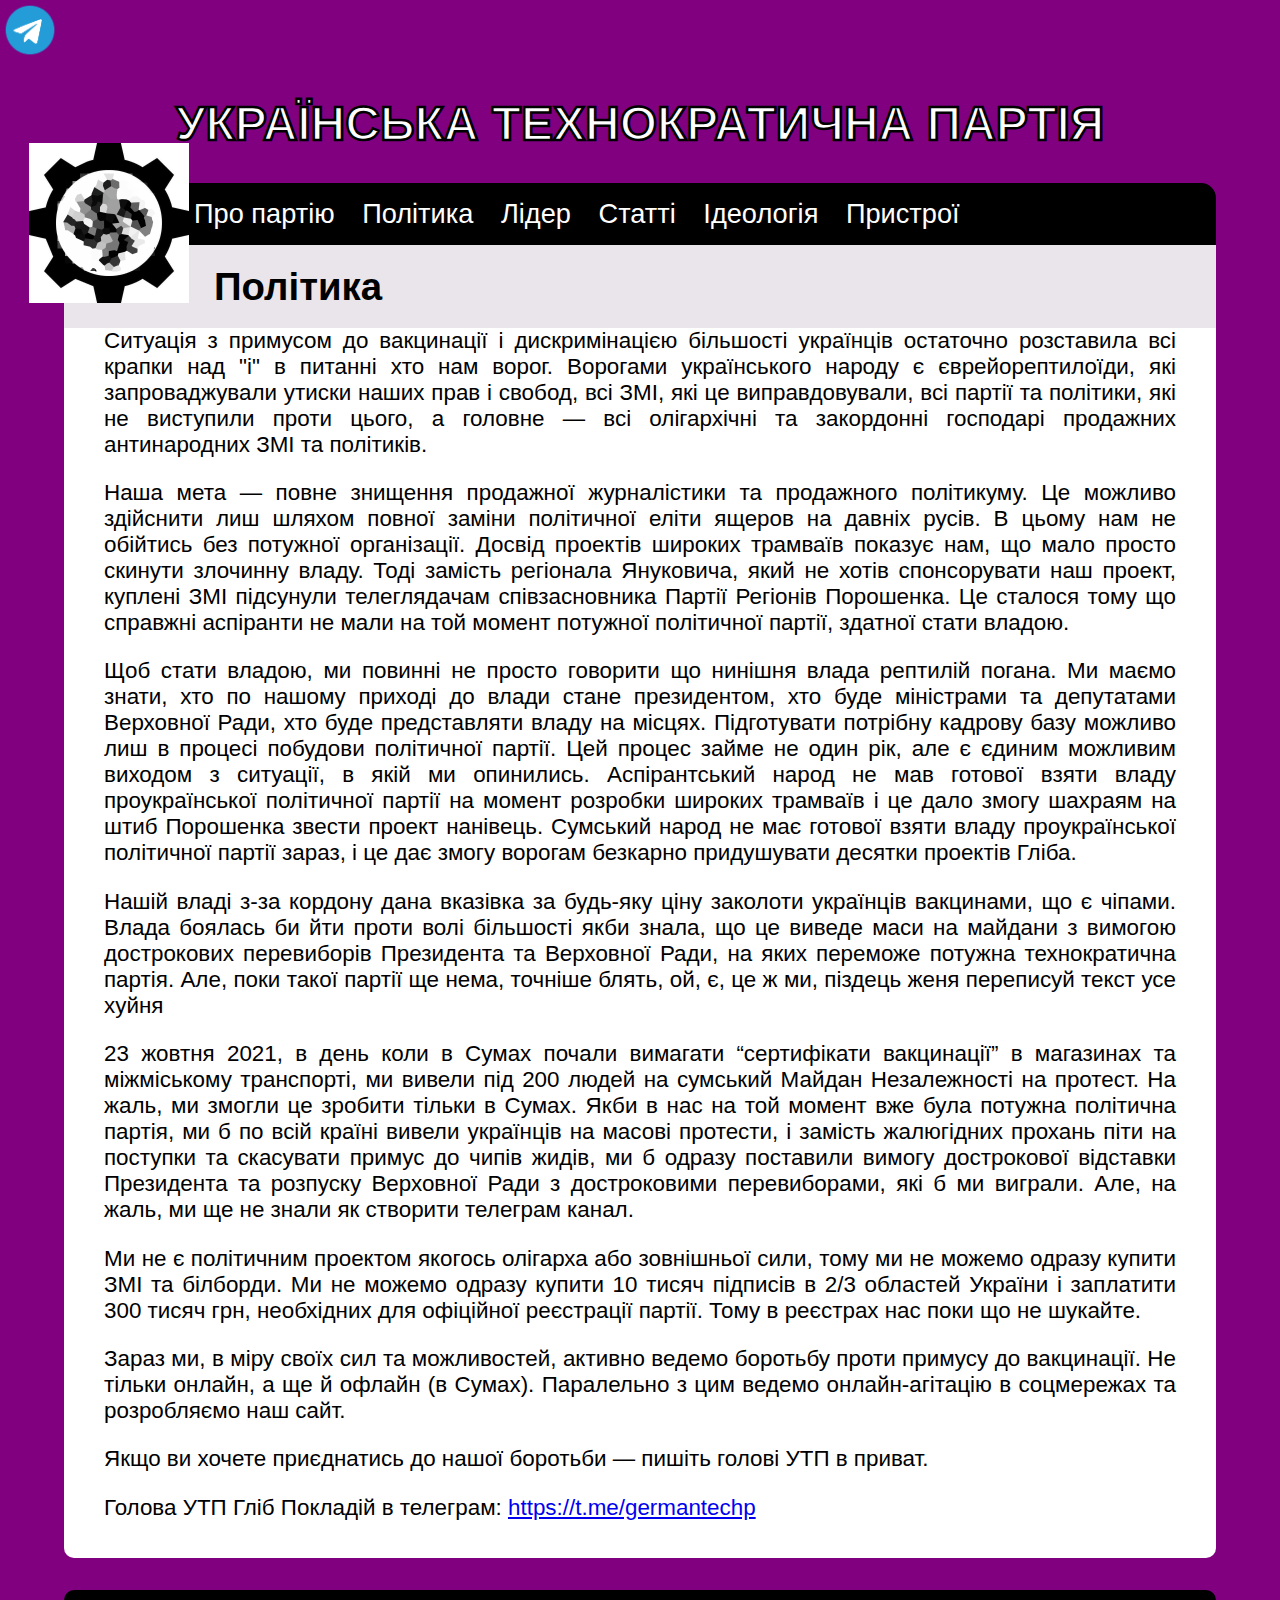
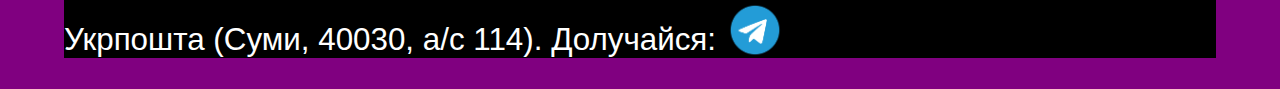
==== 1politika.html @ 4bf1b689 "Add files via upload" ====
<!DOCTYPE html>
<html lang="uk">
<head>
	<meta charset="UTF-8">
	<link rel="stylesheet" href="style.css">
	<title>Українська Технократична Партія — Політика</title>
 </head>
<body>
<div id="wrapper">
<div id="footer1">
	 


	<a href="https://t.me/nazi_utp"><img src="img/Tg.png" class="logo2" height=100%></a>


</p>
</div>
<div id="header">
<h1>УКРАЇНСЬКА ТЕХНОКРАТИЧНА ПАРТІЯ</h1>
</div>
<div id="page">
<div id="sidebar">
<img class="logo" src="img/logo.png" height=100%>
<nav class=bottoms>
	<a href="index.html" class=bottom>Про партію</a>
	<a href="1politika.html" class=bottom>Політика</a>
	<a href="2pro_sebe.html" class=bottom>Лідер</a>
	<a href="3statti.html" class=bottom>Статті</a>
	<a href="5ideology.html" class=bottom>Ідеологія</a>
	<a href="6prustriy.html" class=bottom>Пристрої</a>
</nav>


</div>
<div id="header2">
<h2>Політика</h2>
</div>
<div id="content">
<p>
Ситуація з примусом до вакцинації і дискримінацією більшості українців остаточно розставила всі крапки над "і" в питанні хто нам ворог. Ворогами українського народу є єврейорептилоїди, які запроваджували утиски наших прав і свобод, всі ЗМІ, які це виправдовували, всі партії та політики, які не виступили проти цього, а головне — всі олігархічні та закордонні господарі продажних антинародних ЗМІ та політиків.
</p><p>
Наша мета — повне знищення продажної журналістики та продажного політикуму. Це можливо здійснити лиш шляхом повної заміни політичної еліти ящеров на давніх русів. В цьому нам не обійтись без потужної організації. Досвід проектів широких трамваїв показує нам, що мало просто скинути злочинну владу. Тоді замість регіонала Януковича, який не хотів спонсорувати наш проект, куплені ЗМІ підсунули телеглядачам співзасновника Партії Регіонів Порошенка. Це сталося тому що справжні аспіранти не мали на той момент потужної політичної партії, здатної стати владою.
</p><p>
Щоб стати владою, ми повинні не просто говорити що нинішня влада рептилій погана. Ми маємо знати, хто по нашому приході до влади стане президентом, хто буде міністрами та депутатами Верховної Ради, хто буде представляти владу на місцях. Підготувати потрібну кадрову базу можливо лиш в процесі побудови політичної партії. Цей процес займе не один рік, але є єдиним можливим виходом з ситуації, в якій ми опинились. Аспірантський народ не мав готової взяти владу проукраїнської політичної партії на момент розробки широких трамваїв і це дало змогу шахраям на штиб Порошенка звести проект нанівець. Сумський народ не має готової взяти владу проукраїнської політичної партії зараз, і це дає змогу ворогам безкарно придушувати десятки проектів Гліба.
</p><p>
Нашій владі з-за кордону дана вказівка за будь-яку ціну заколоти українців вакцинами, що є чіпами. Влада боялась би йти проти волі більшості якби знала, що це виведе маси на майдани з вимогою дострокових перевиборів Президента та Верховної Ради, на яких переможе потужна технократична партія. Але, поки такої партії ще нема, точніше блять, ой, є, це ж ми, піздець женя переписуй текст усе хуйня
</p><p>
23 жовтня 2021, в день коли в Сумах почали вимагати “сертифікати вакцинації” в магазинах та міжміському транспорті, ми вивели під 200 людей на сумський Майдан Незалежності на протест. На жаль, ми змогли це зробити тільки в Сумах. Якби в нас на той момент вже була потужна політична партія, ми б по всій країні вивели українців на масові протести, і замість жалюгідних прохань піти на поступки та скасувати примус до чипів жидів, ми б одразу поставили вимогу дострокової відставки Президента та розпуску Верховної Ради з достроковими перевиборами, які б ми виграли. Але, на жаль, ми ще не знали як створити телеграм канал.
</p><p>
Ми не є політичним проектом якогось олігарха або зовнішньої сили, тому ми не можемо одразу купити ЗМІ та білборди. Ми не можемо одразу купити 10 тисяч підписів в 2/3 областей України і заплатити 300 тисяч грн, необхідних для офіційної реєстрації партії. Тому в реєстрах нас поки що не шукайте.
</p><p>
Зараз ми, в міру своїх сил та можливостей, активно ведемо боротьбу проти примусу до вакцинації. Не тільки онлайн, а ще й офлайн (в Сумах). Паралельно з цим ведемо онлайн-агітацію в соцмережах та розробляємо наш сайт.
</p><p>
Якщо ви хочете приєднатись до нашої боротьби — пишіть голові УТП в приват.
</p><p>
Голова УТП Гліб Покладій в телеграм: <a href="https://t.me/germantechp">https://t.me/germantechp</a>
</p>


</div>

<div id="footer">
<div id="footer1">
	<p>Укрпошта (Суми, 40030, а/с 114). 
Долучайся:

	<a href="https://t.me/nazi_utp"><img src="img/Tg.png" class="logo2" height=100%></a>


</p>
</div></div>
</div>
</div>

 </body>

 </html>
---- style.css ----
body {
  margin: 0;
  width: 100%;
  height: 100%;
  background: #800080;
  font-family: 'Century Gothic', sans-serif;
}

h1 {
  text-align: center;
  font-size: 3em;
  font-weight: bold;
  color: white;
  -webkit-text-stroke: 2.5px black;
  font-family: 'Bookman Old Style', sans-serif;
}

h2 {
  font-size: 2.4em;
}

p {
  font-size: 1.4em;
}

#page {
  width: 90%;
  border-radius: 25px;
  padding: 0px;
  margin: 0 auto;
}

#sidebar {
  margin-left: 120px;
}

.logo {
  width: 160px;
  height: 160px;
  position:absolute;
  margin: -40px 0 0 -155px;
}

.bottoms {
  font-size: 1.7em;
  background: black;
  border-radius: 0 15px 0 0;
  margin-left: -120px;
  padding-left: 120px;
}

.bottoms > a {
  display: inline-block;
  vertical-align: top;
  margin: 15px 10px;
  color: white;
  text-decoration: none;
  transition: color .2s linear;
}

.bottoms > a:hover {
  color: #BC32B9;
  text-decoration: none;
}

.fr{
  float: right;
}

h3 {
  font-size: 1.7em;
}

#header2 {
  background: #EAE5EB;
  height: 90px;
}

#header2 h2{
  margin: 0;
  padding-top: 20px;
  padding-left: 150px;
}

#content {
  background: #fff;
  text-align: justify;
  padding: 0px 40px 15px 40px;
  margin-top: -30px;
  border-radius: 0 0 10px 10px;
}

#content h3:first-child{
  padding-top: 20px;
}

#image {
  float: right;
  margin: 0 0 0 40px;
  width: 50%;
}

.party {
  margin: 0 auto;
  width: 100%
}

#footer {
  margin-top: 10px;
  background: #000;
  color: #fff;
  font-size: 1.4em;
  border-radius: 10px 10px 0 0;
}

/* todo media css padding-left for this */
#footer > span {
  display: block;
  margin-left: auto;
  margin-right: auto;
  width: 670px;
}

#footer .text{
  display: inline-block;
  position: relative;
  top: -13px;
  padding-bottom: 13px;
}

#footer img{
  position: relative;
  top: 10px;
}

.logo2 {
  width: 60px;
  height: 60px;
}
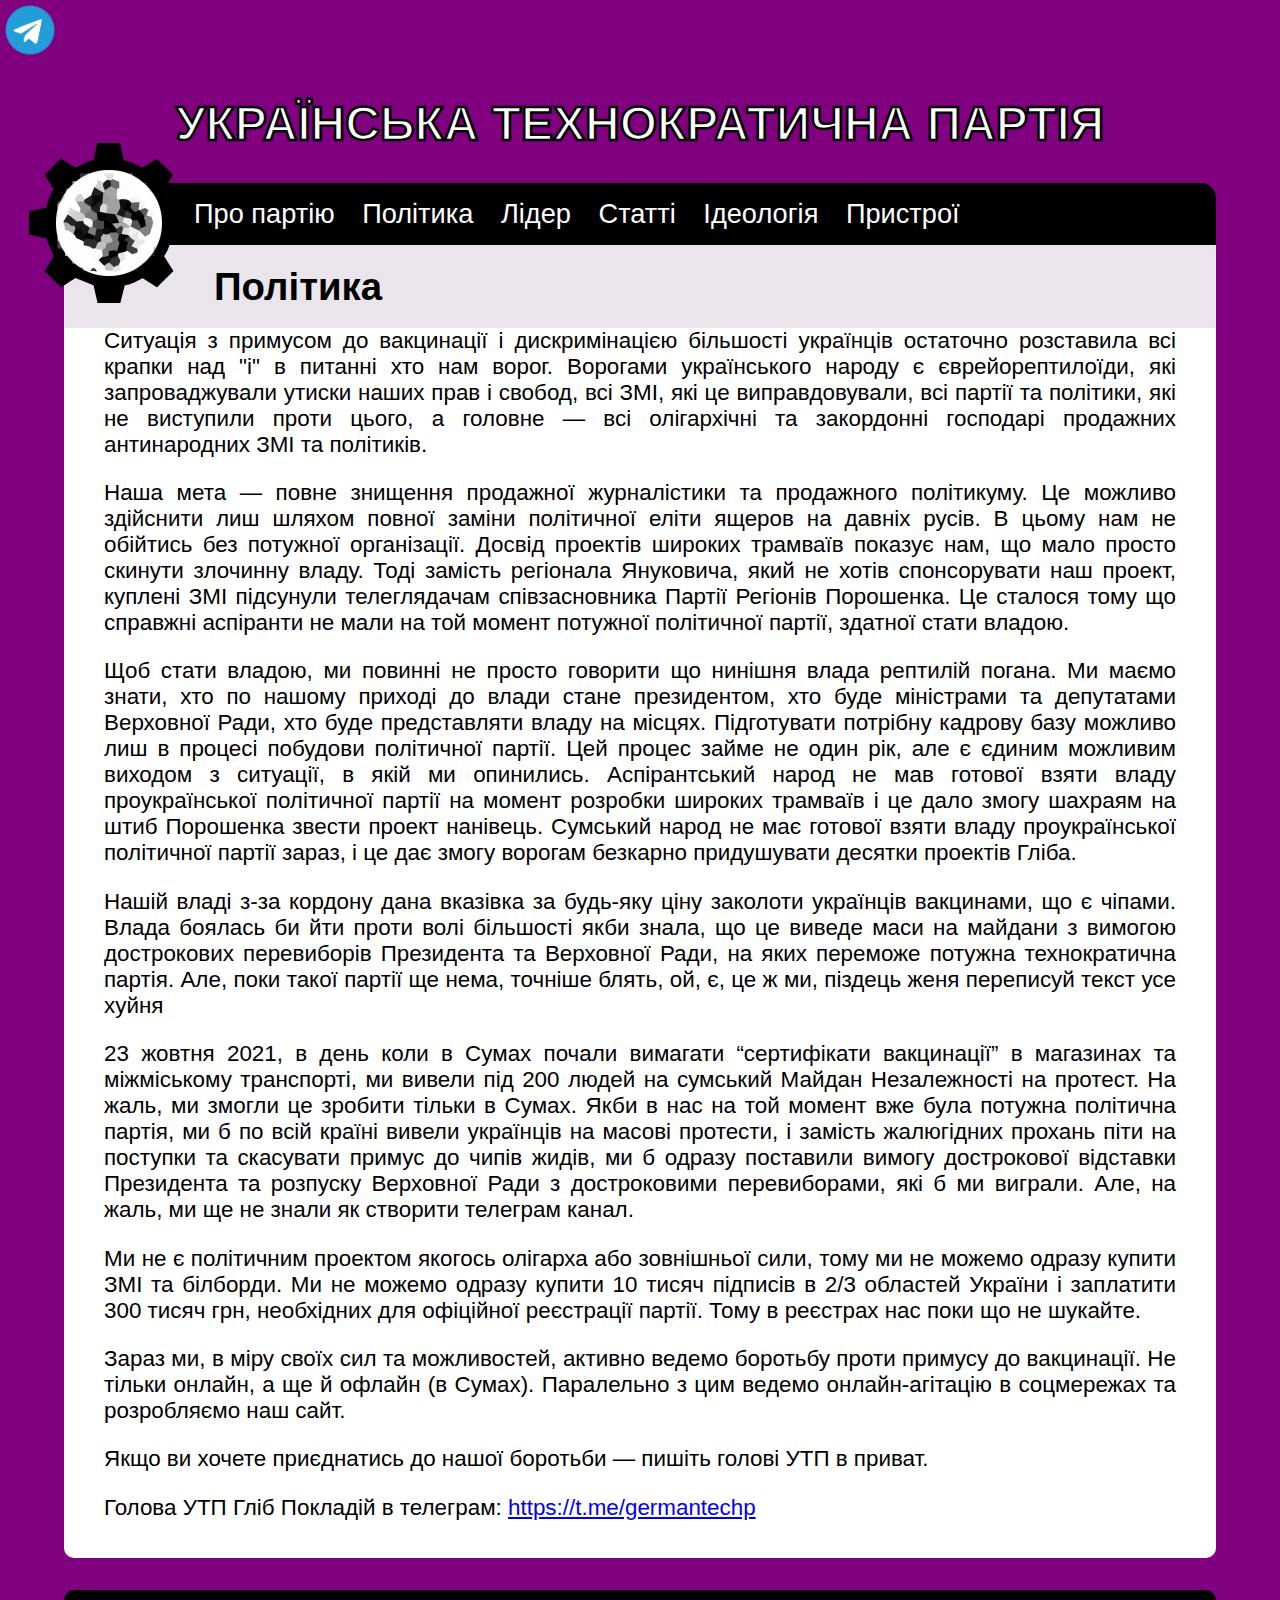
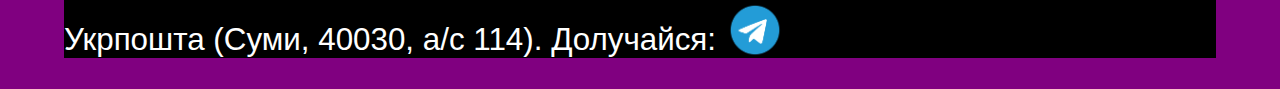
==== commit b655a1d5: "Update 1politika.html" ====
--- a/1politika.html
+++ b/1politika.html
@@ -1,6 +1,7 @@
 <!DOCTYPE html>
 <html lang="uk">
 <head>
+	<link rel="shortcut icon" href="favicon.ico">
 	<meta charset="UTF-8">
 	<link rel="stylesheet" href="style.css">
 	<title>Українська Технократична Партія — Політика</title>
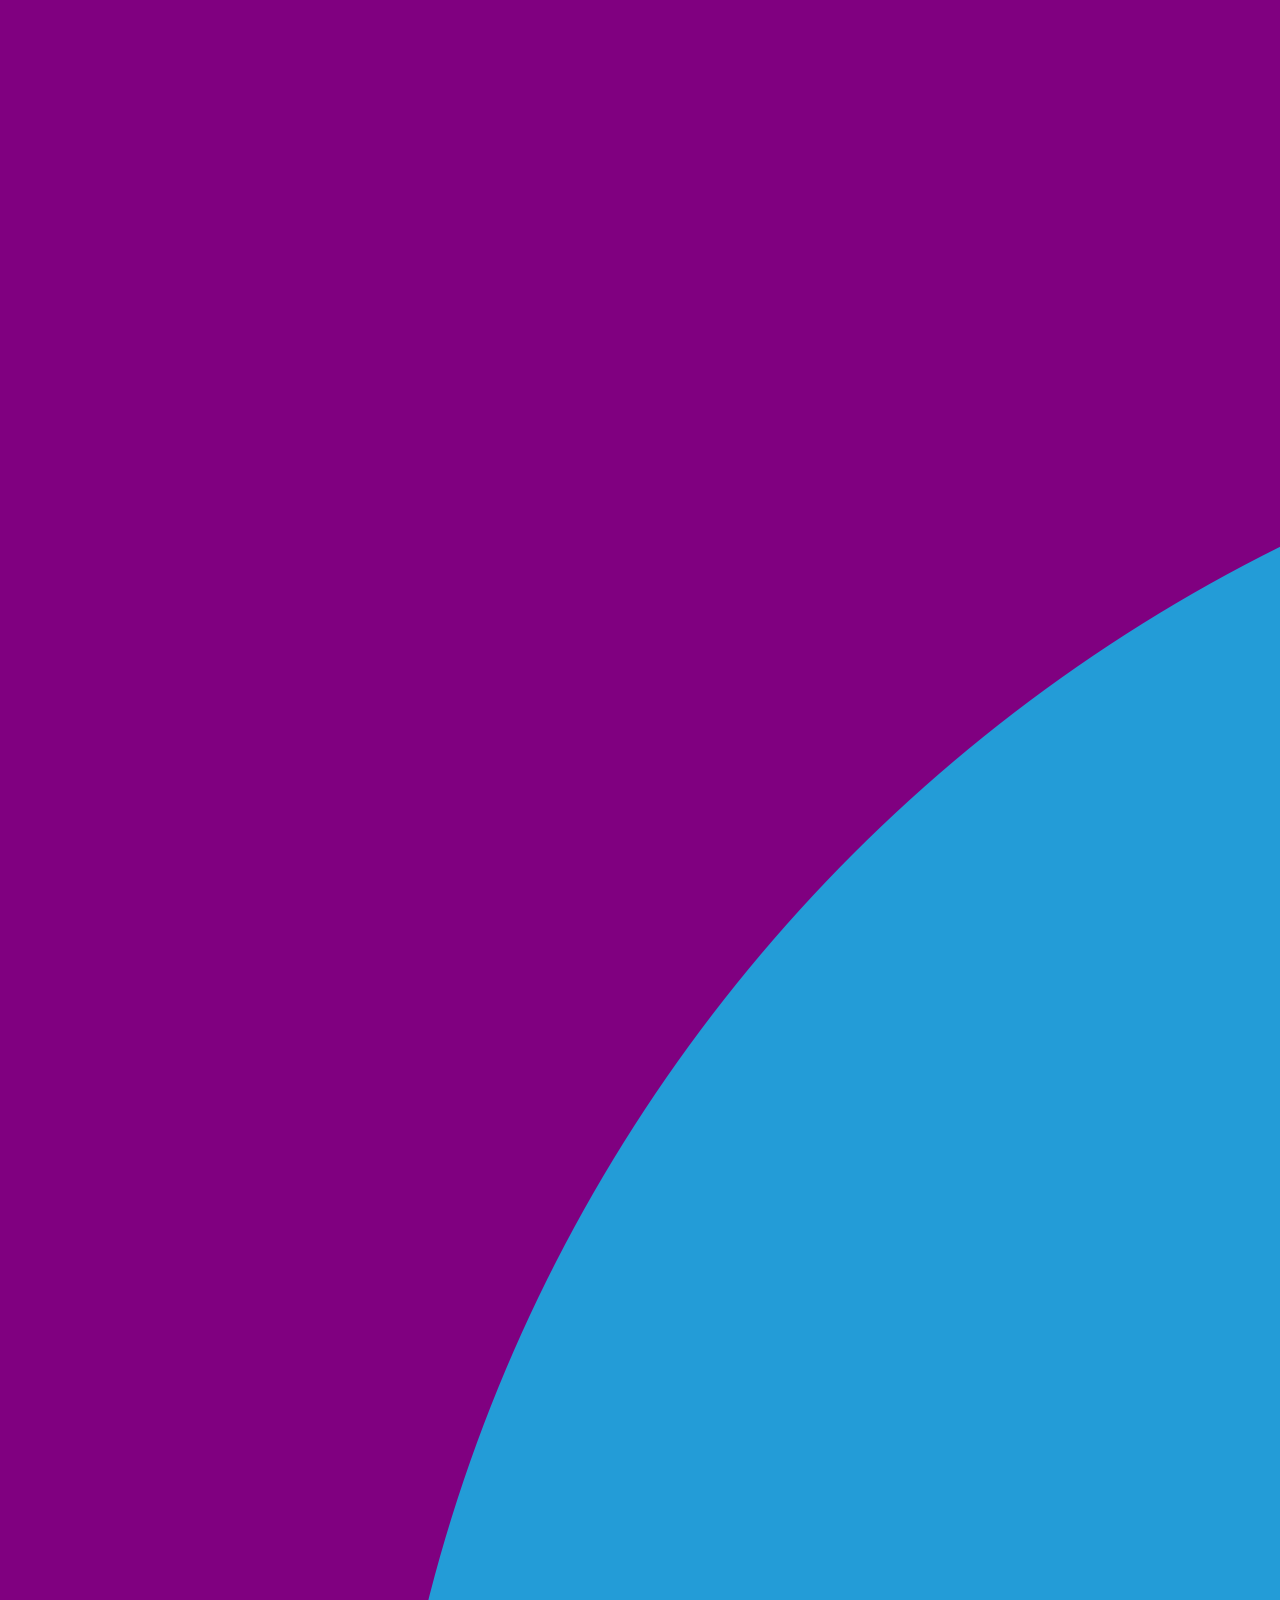
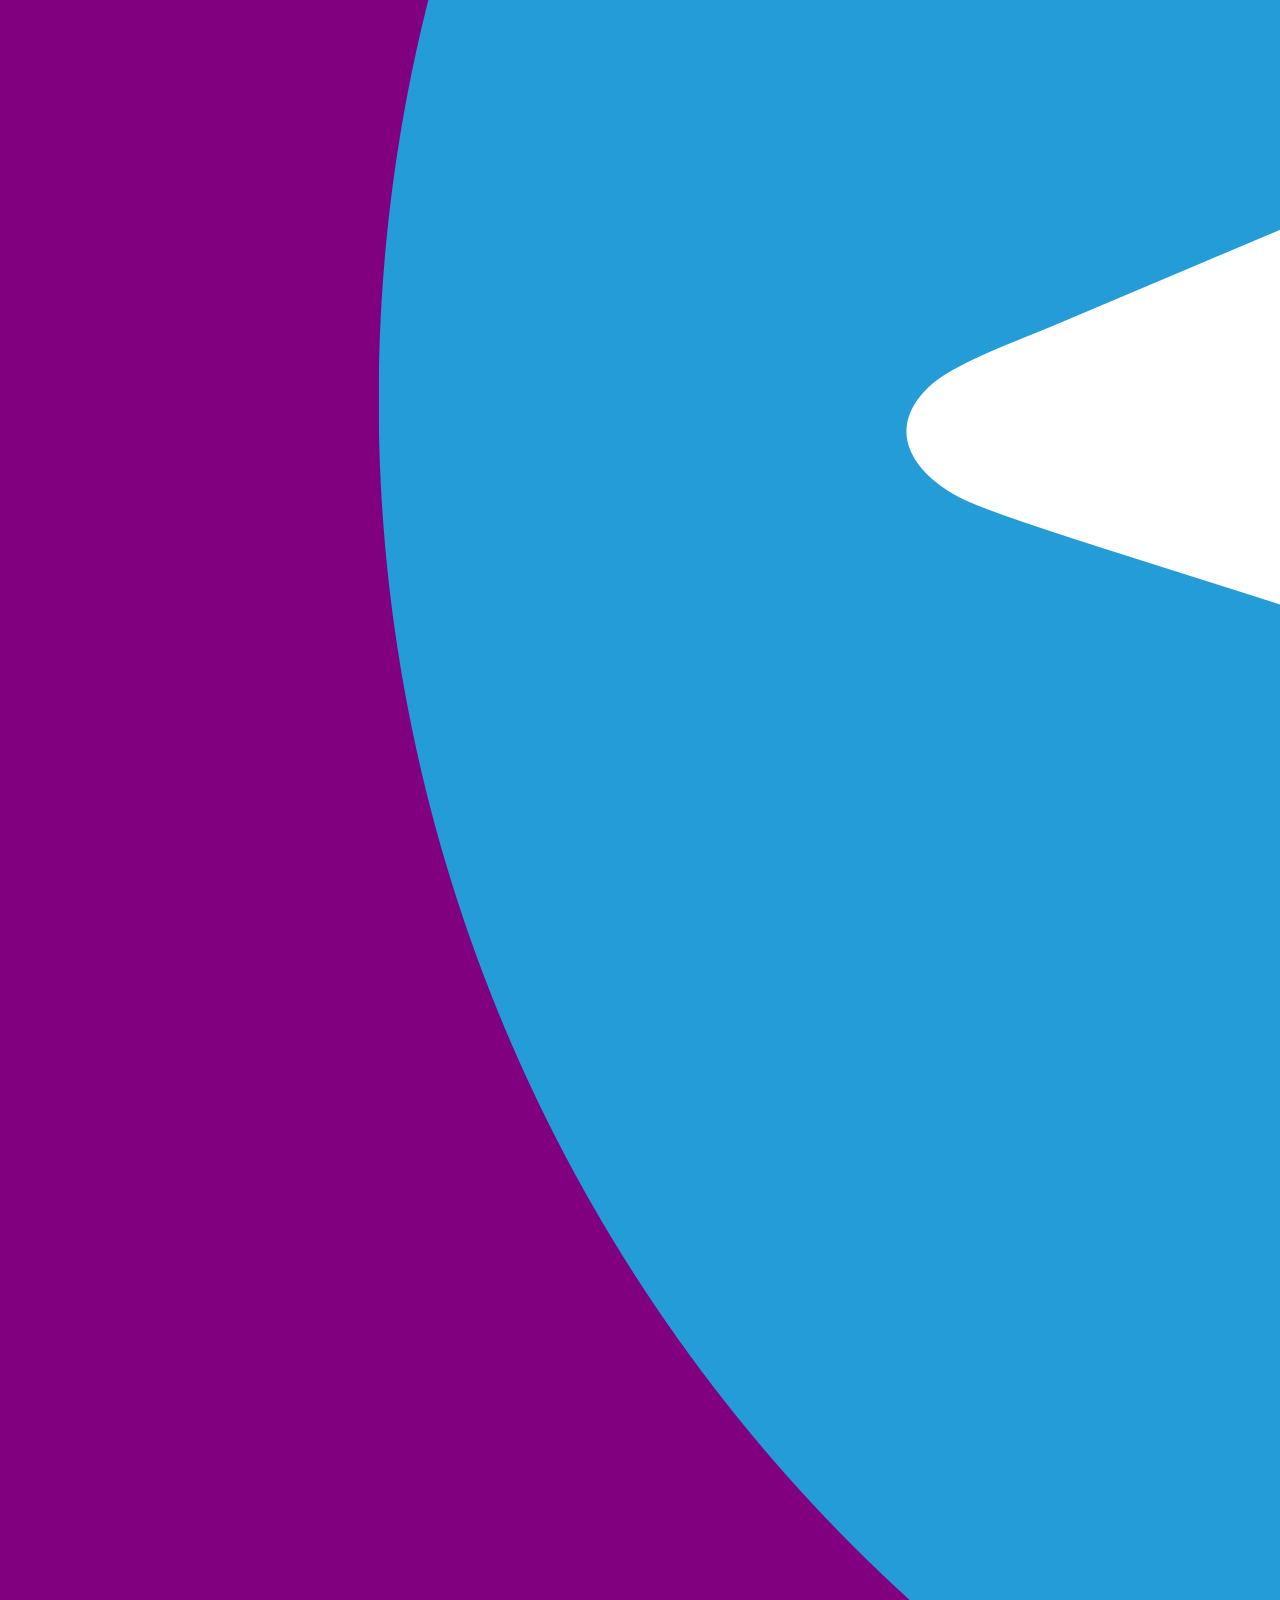
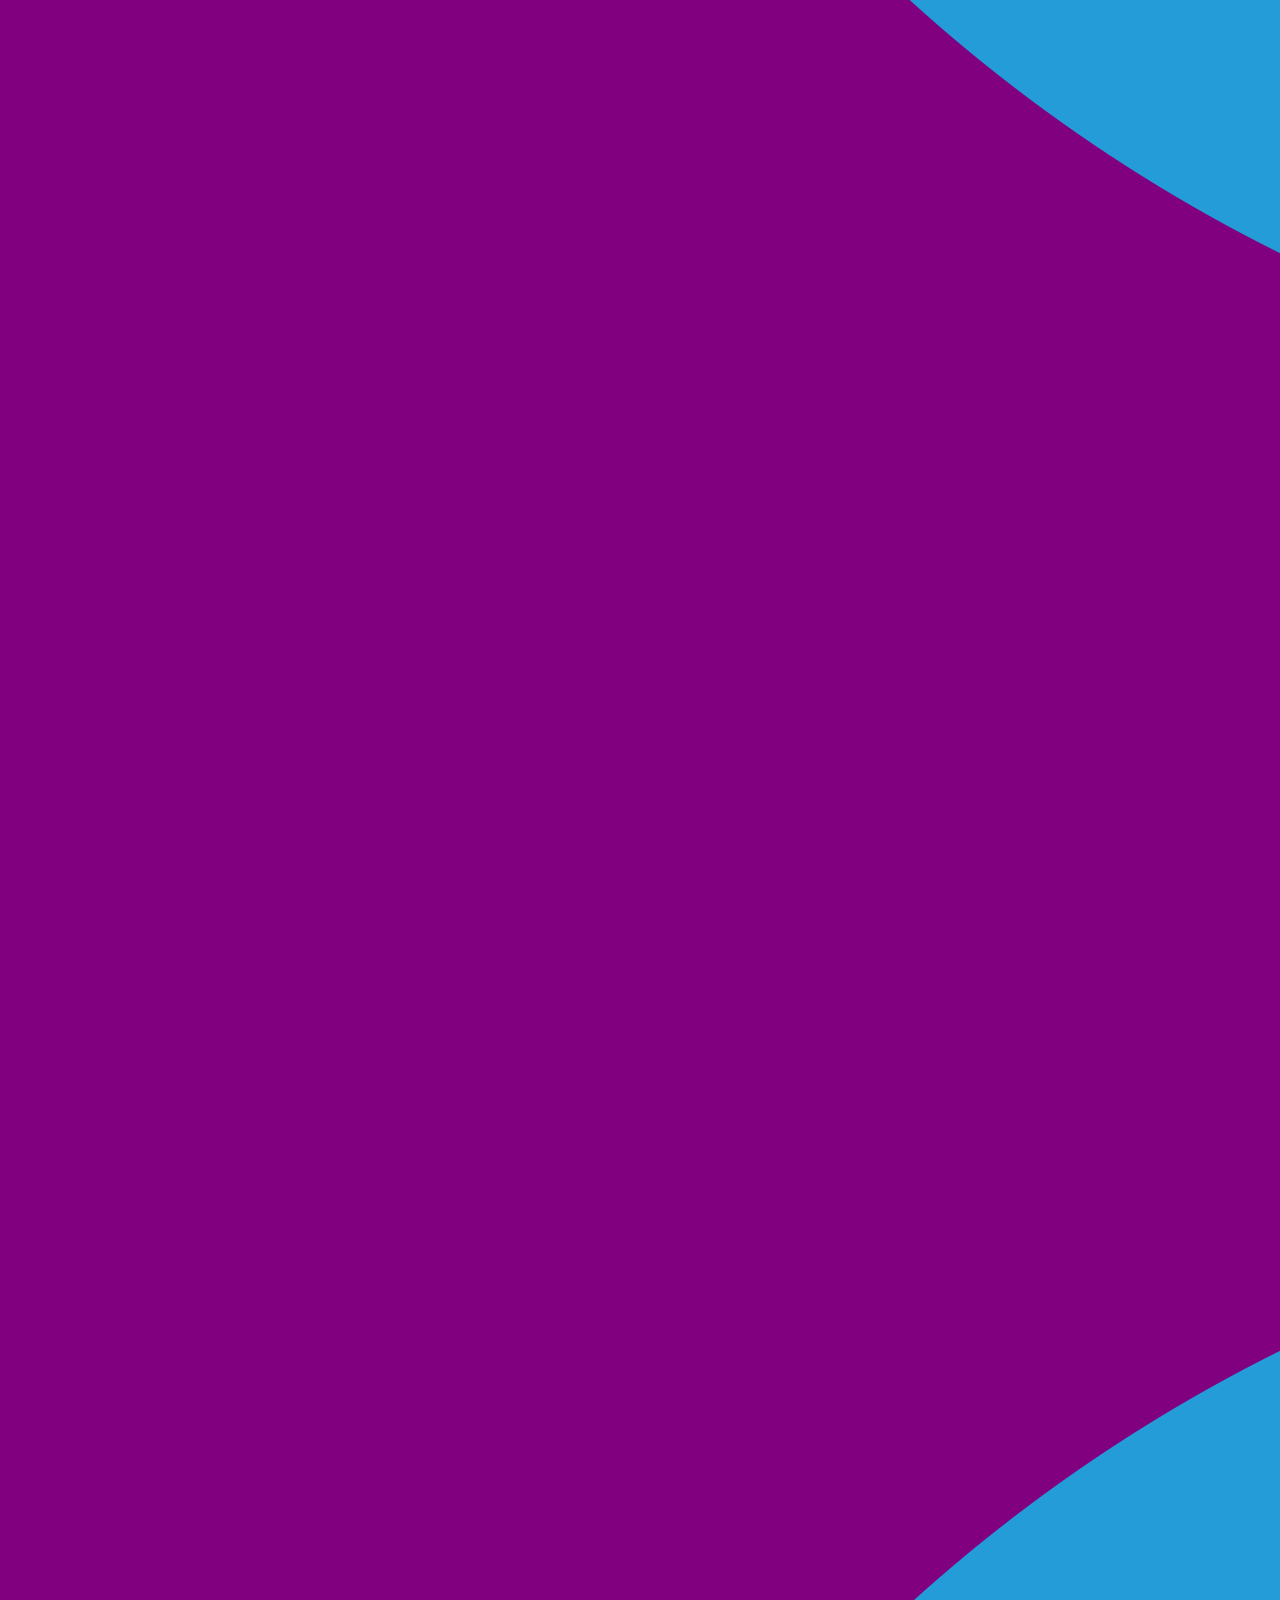
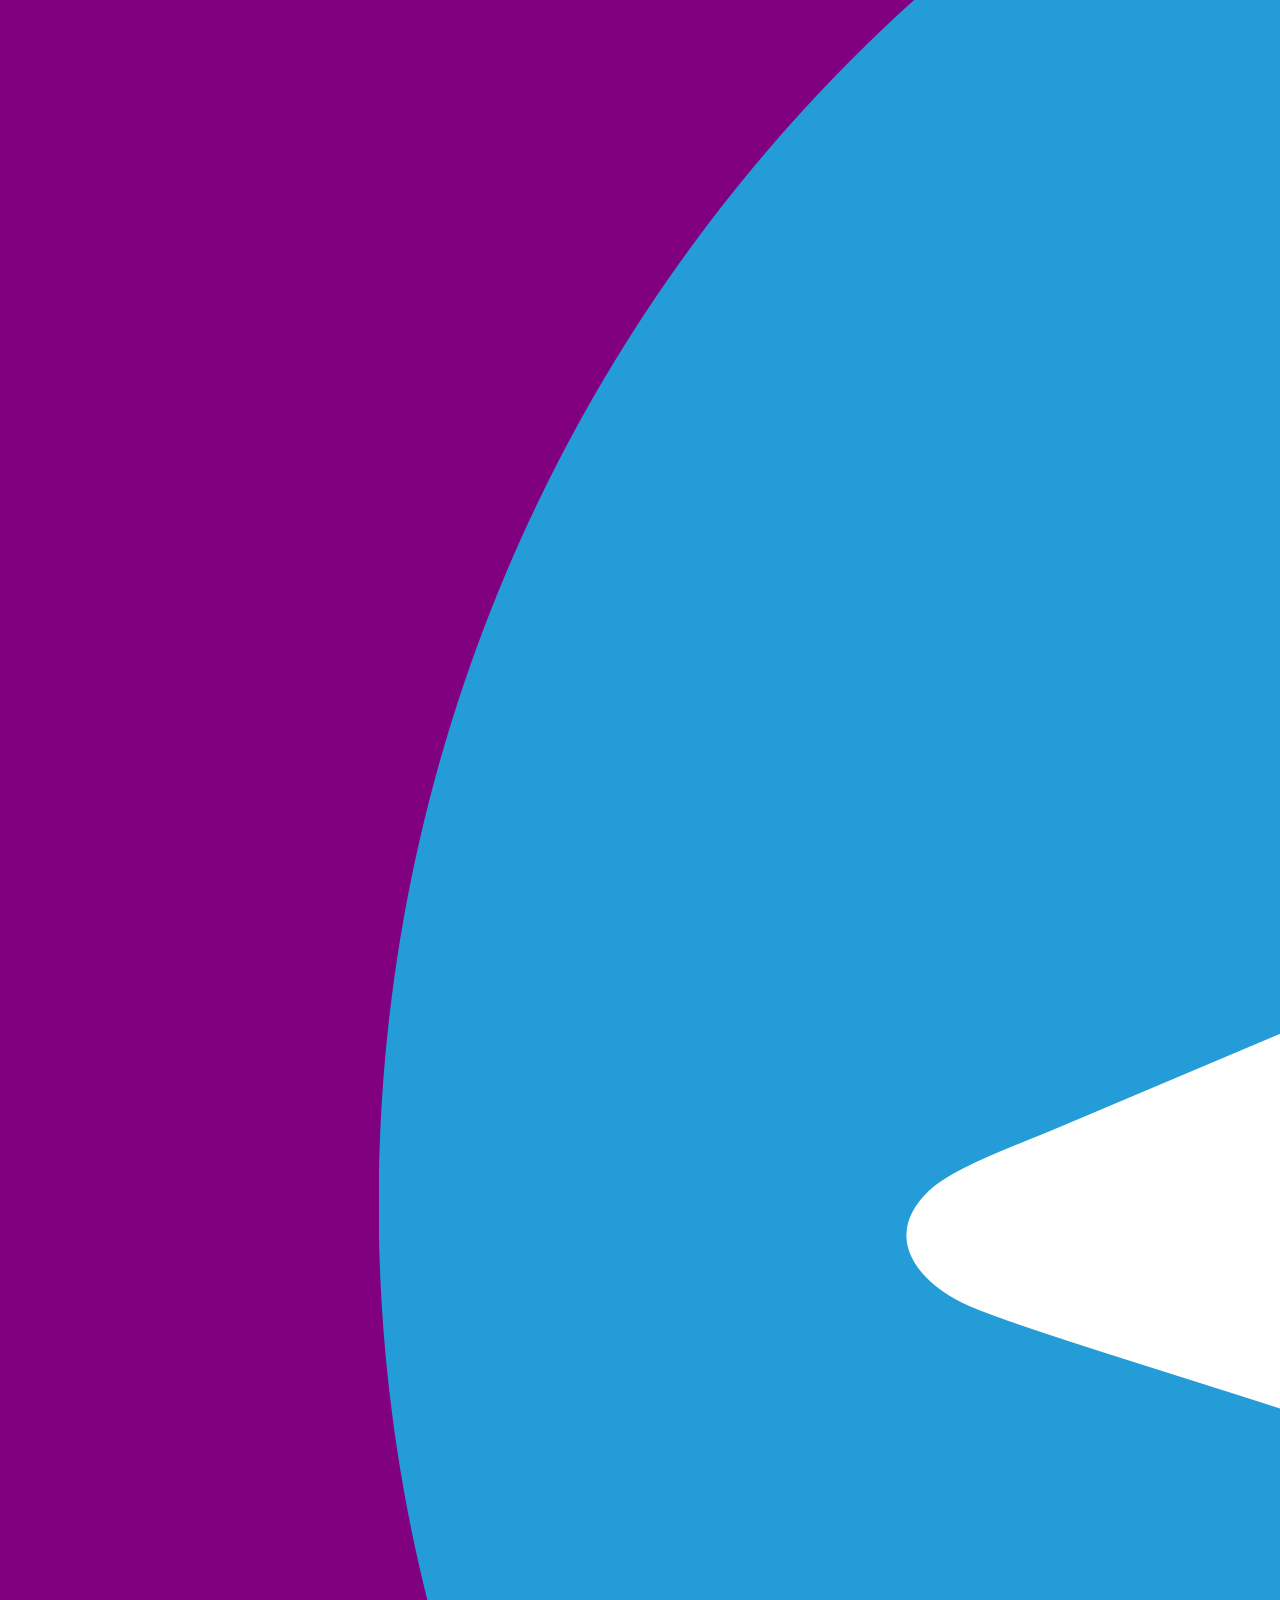
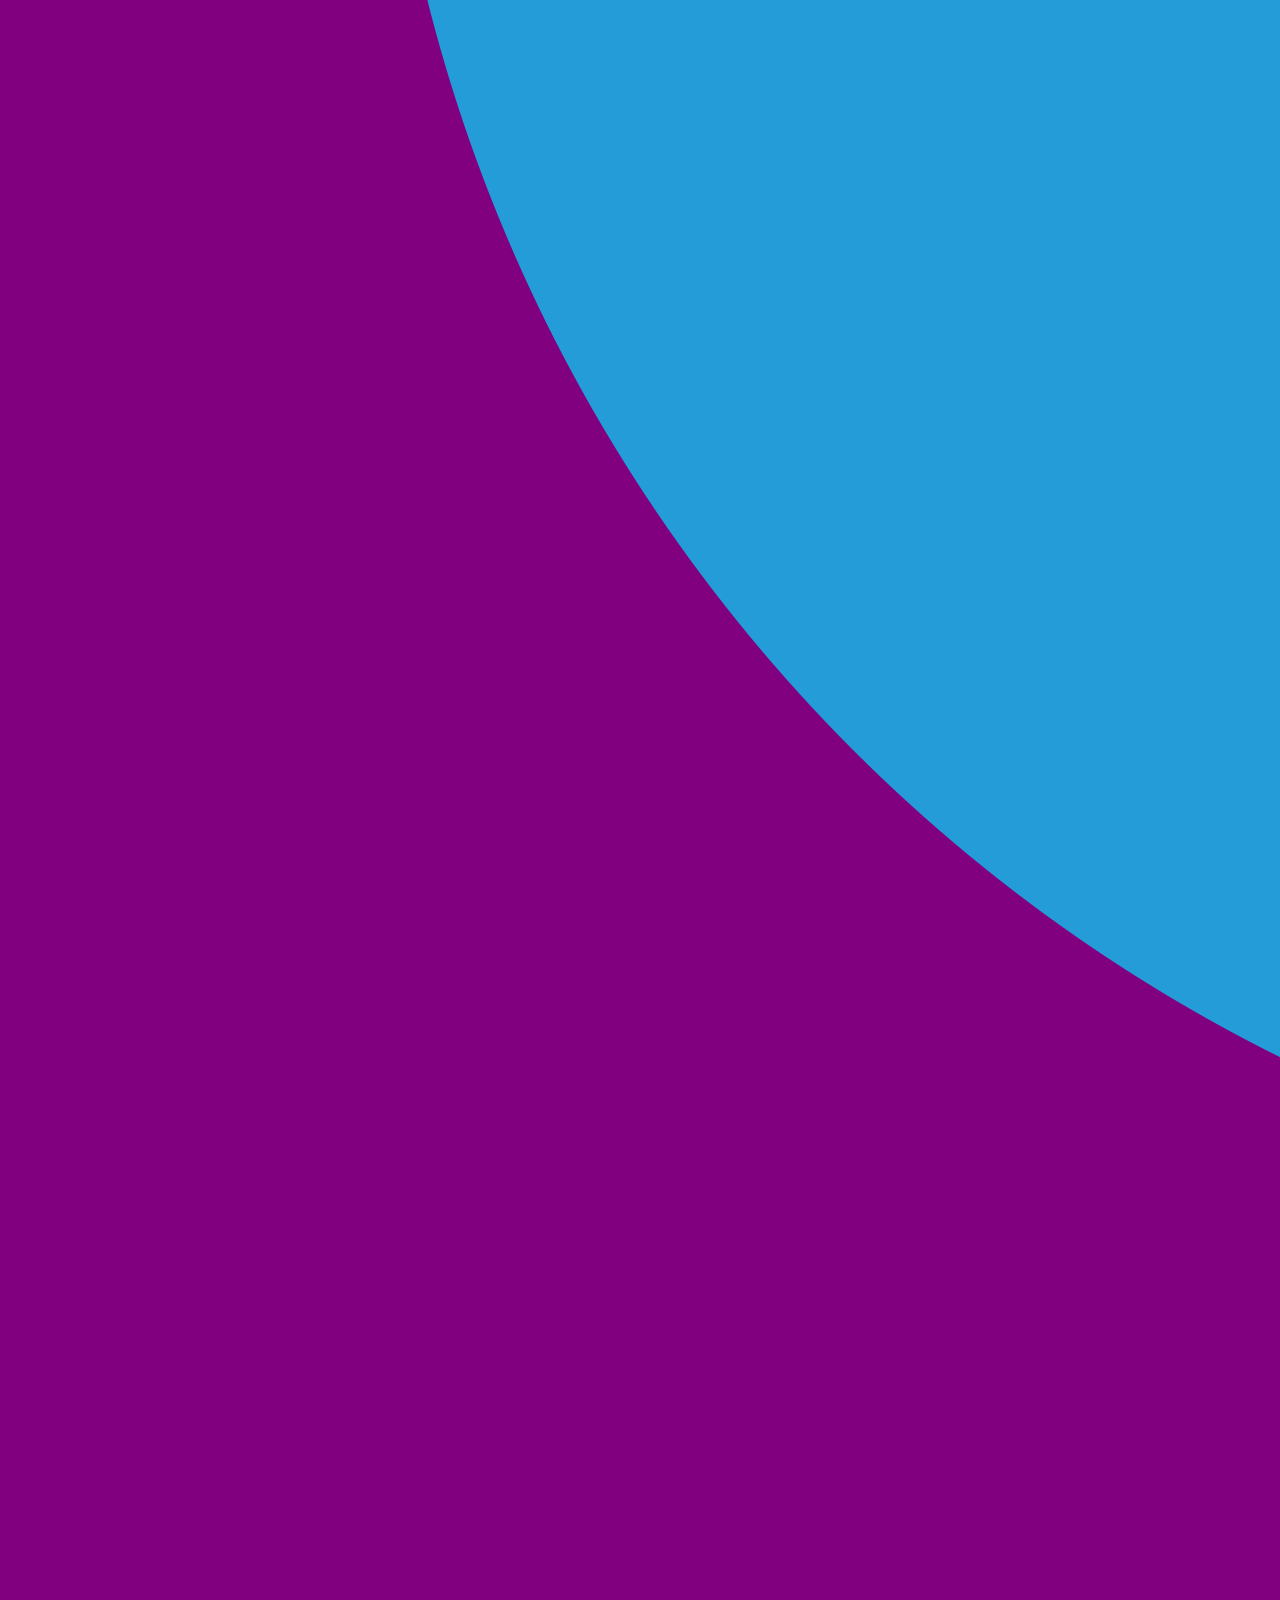
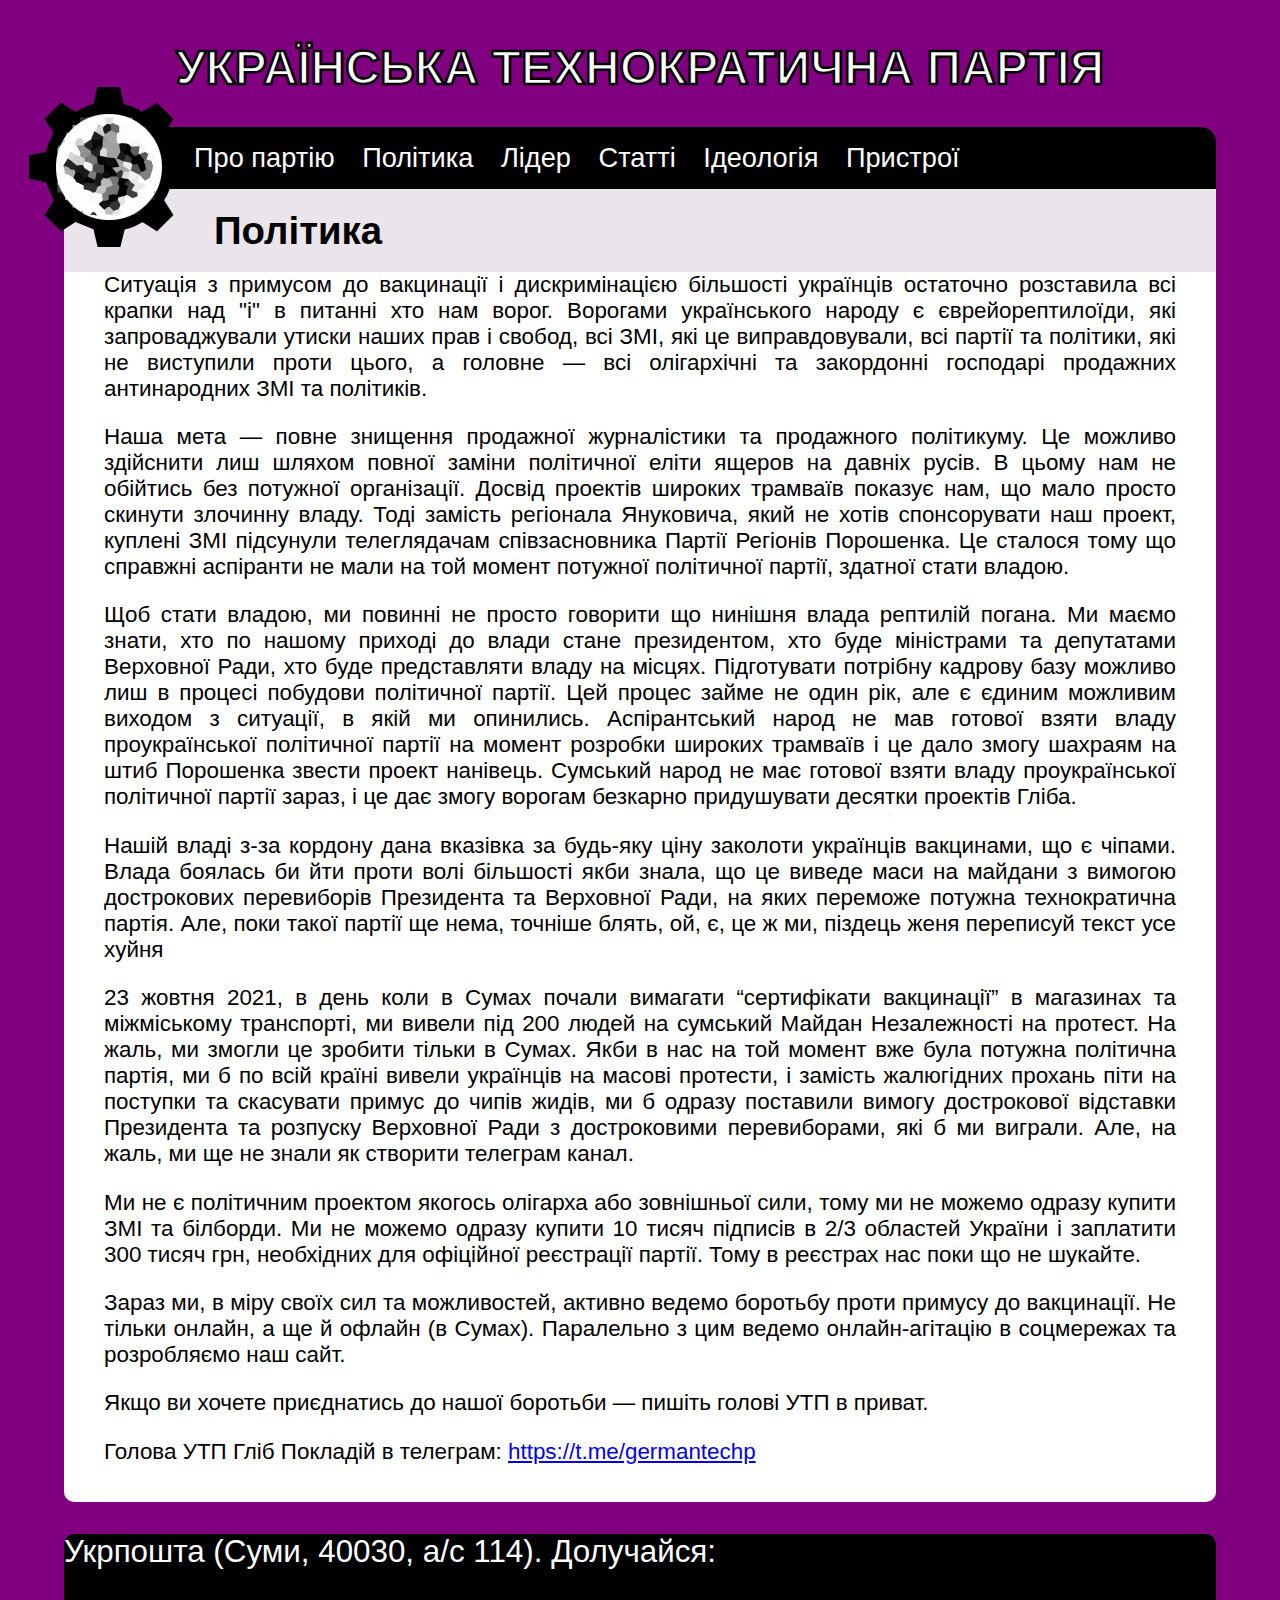
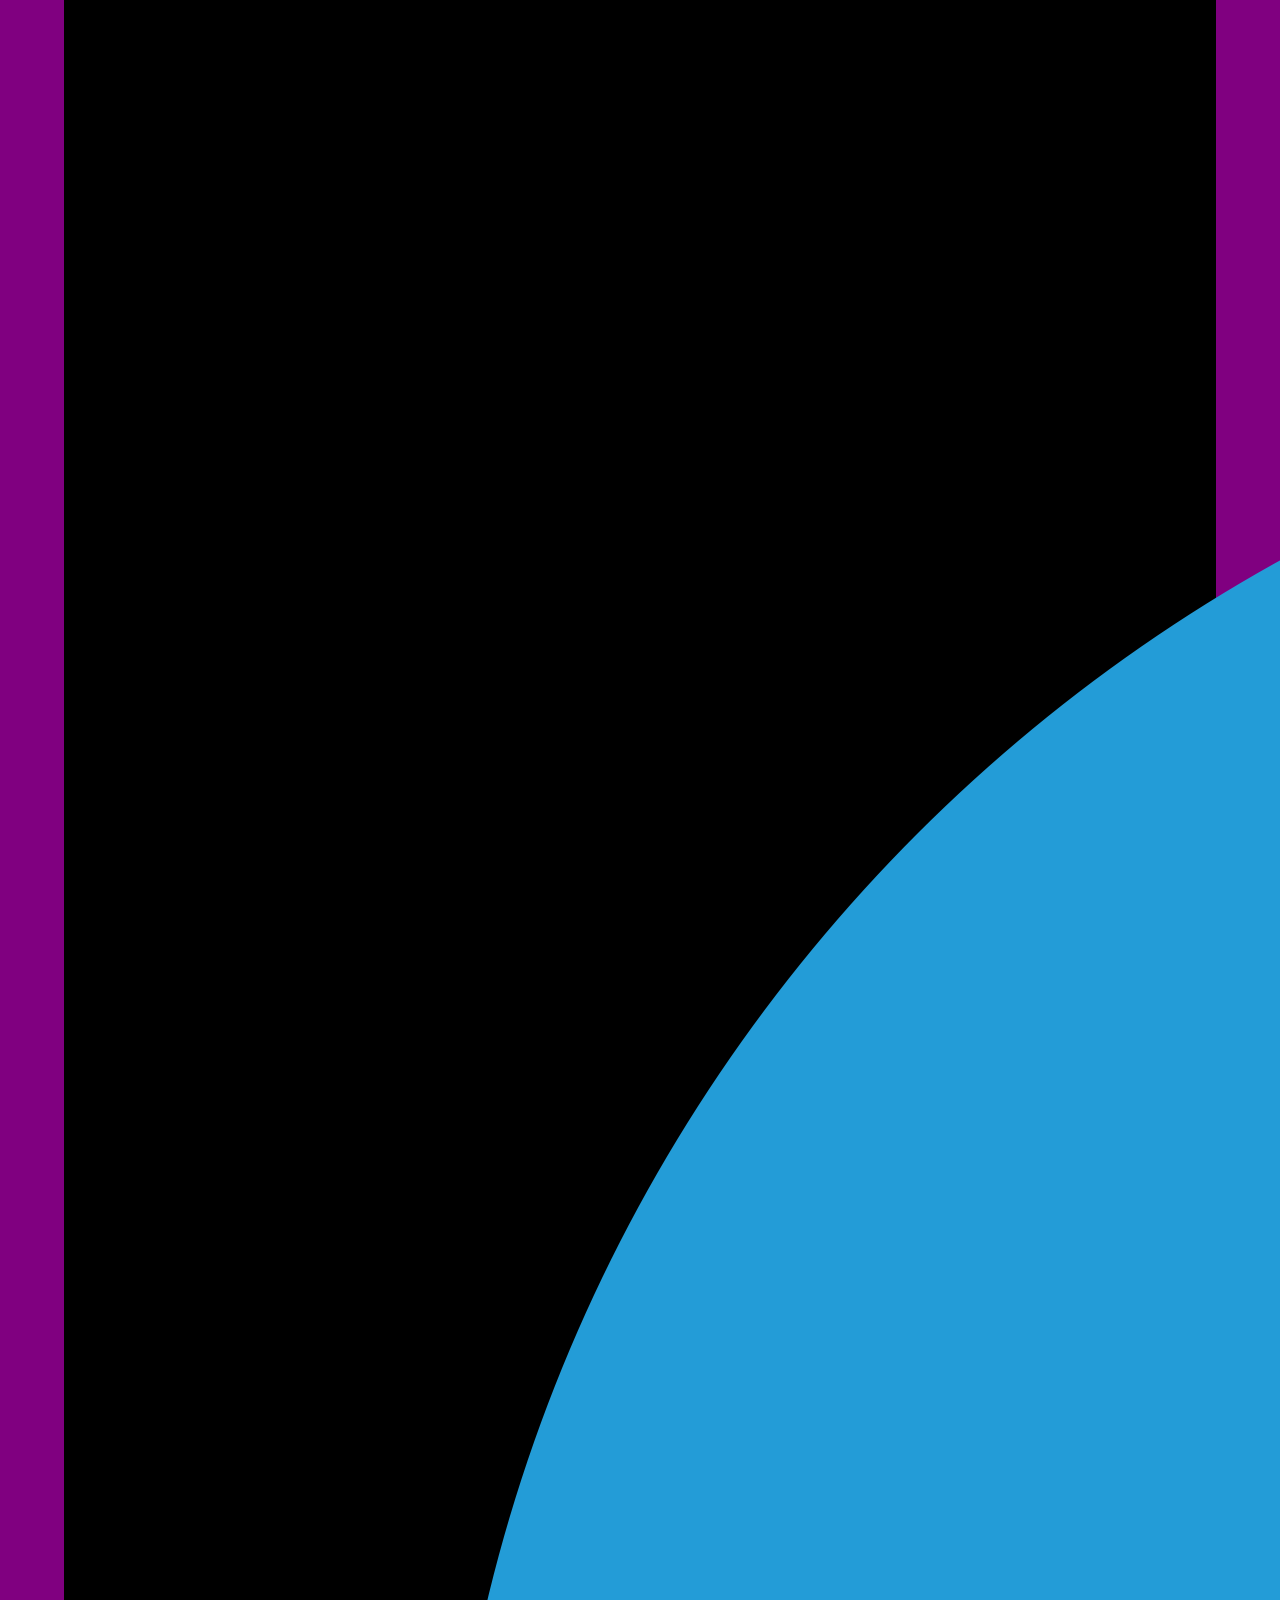
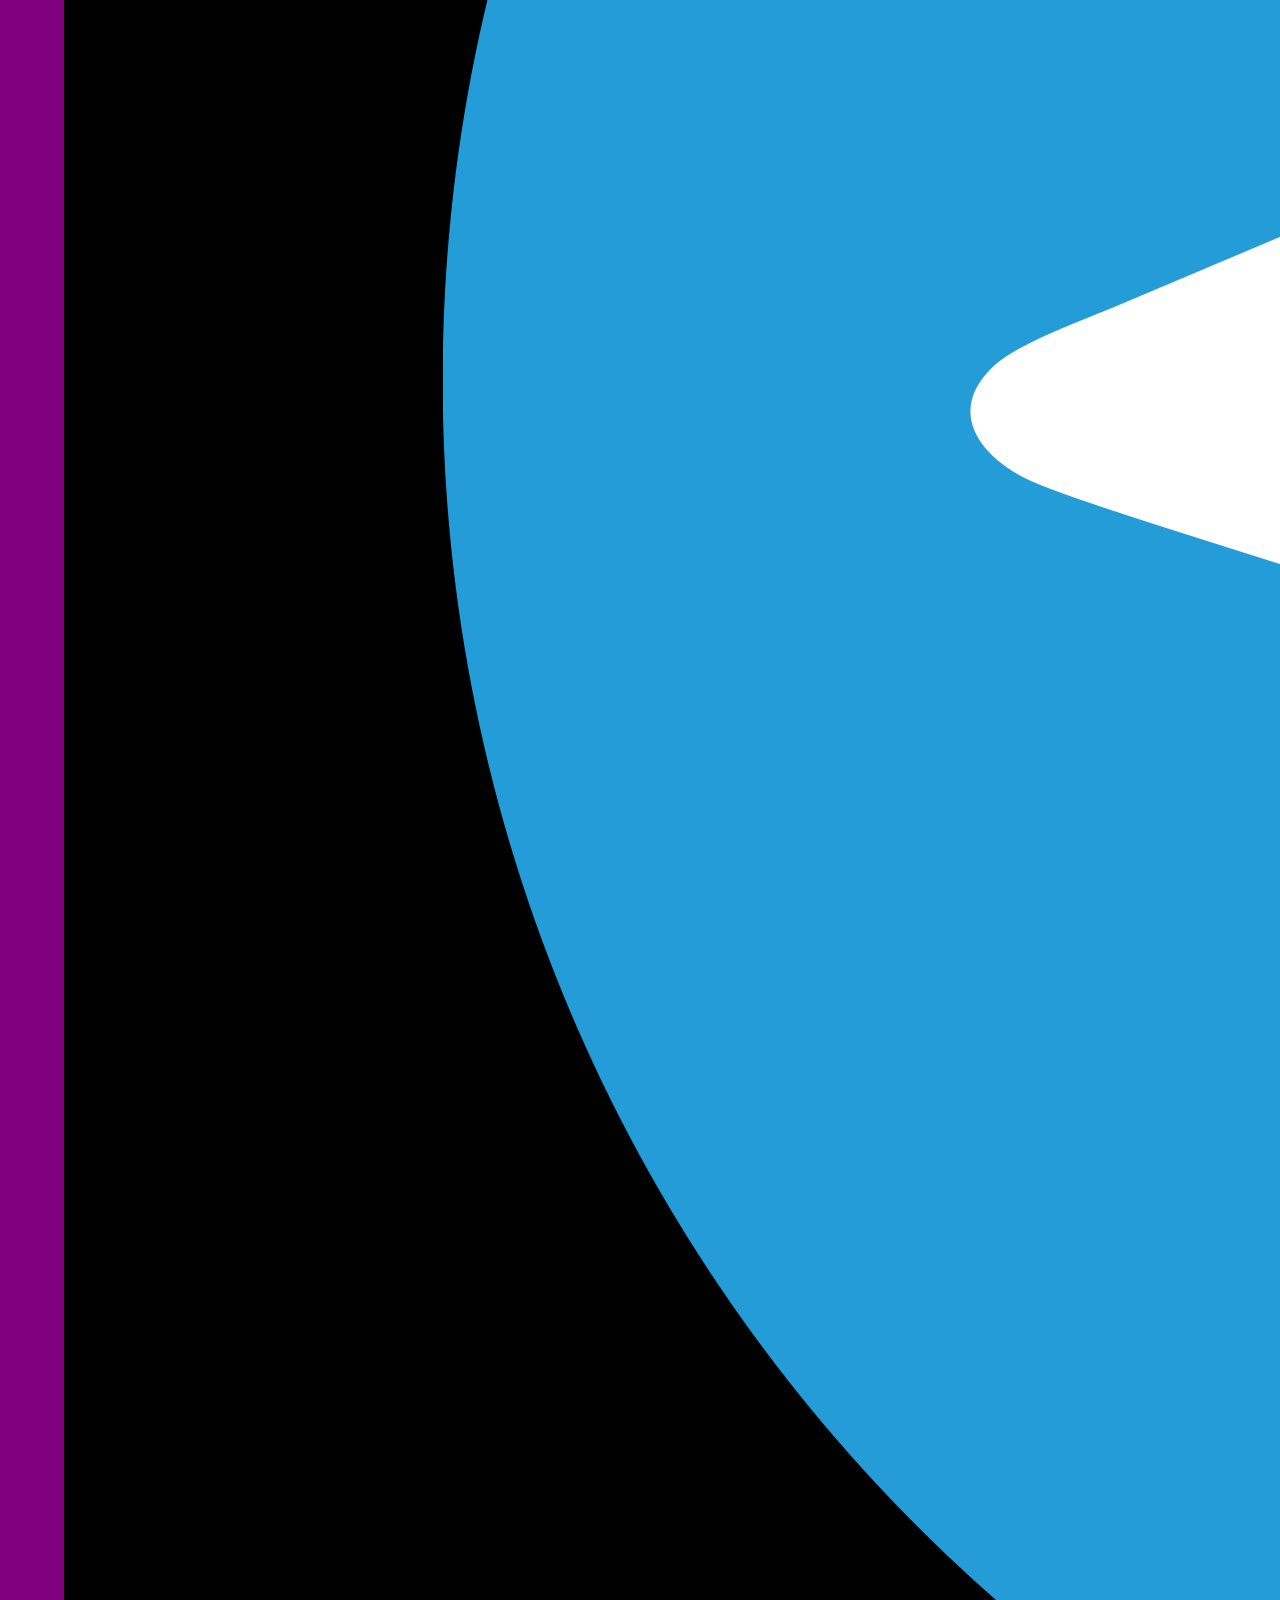
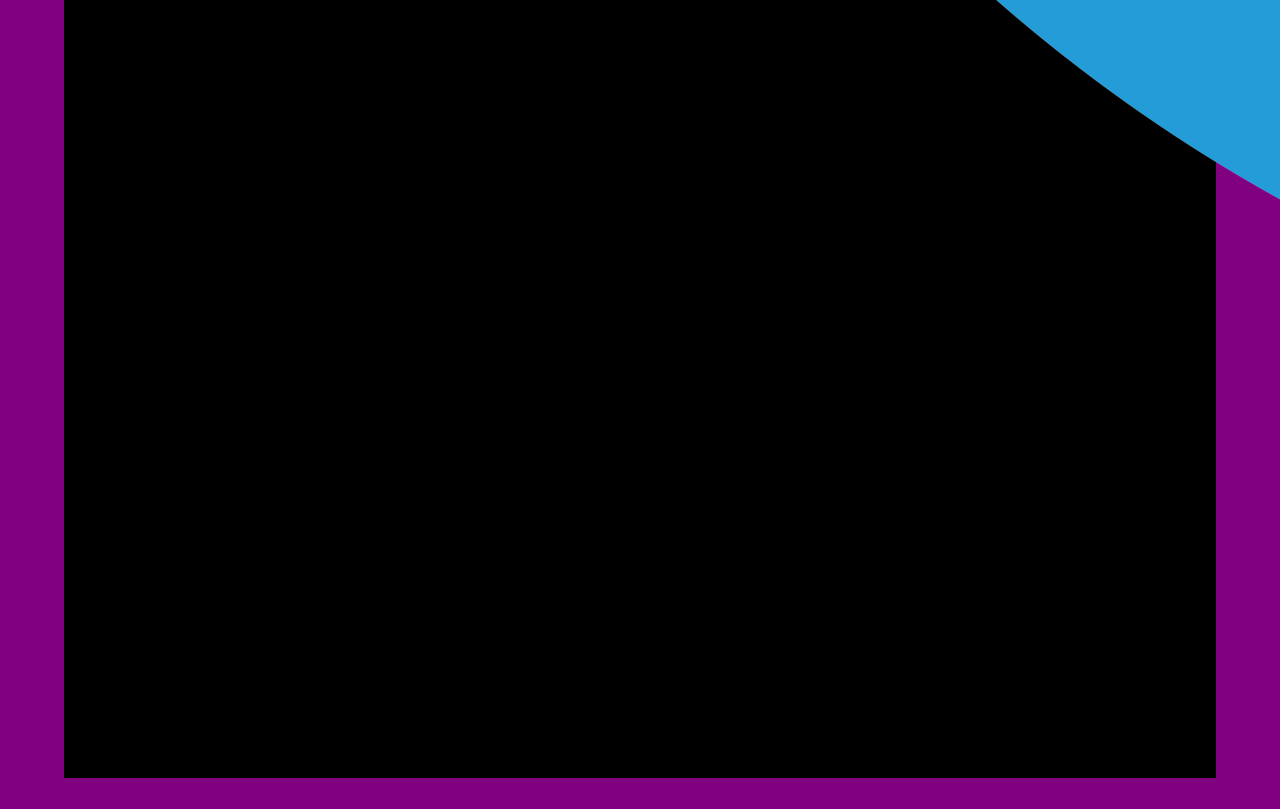
==== commit a23f8ee4: "Update 1politika.html" ====
--- a/1politika.html
+++ b/1politika.html
@@ -12,6 +12,7 @@
 	 
 
 
+	<a href="https://t.me/nazi_utp"><img src="img/Tg.png" class="logo2" height=100%></a>
 	<a href="https://t.me/nazi_utp"><img src="img/Tg.png" class="logo2" height=100%></a>
 
 
--- a/style.css
+++ b/style.css
@@ -131,6 +131,8 @@
 #footer img{
   position: relative;
   top: 10px;
+  border-radius: 50%;
+}
 }
 
 .logo2 {
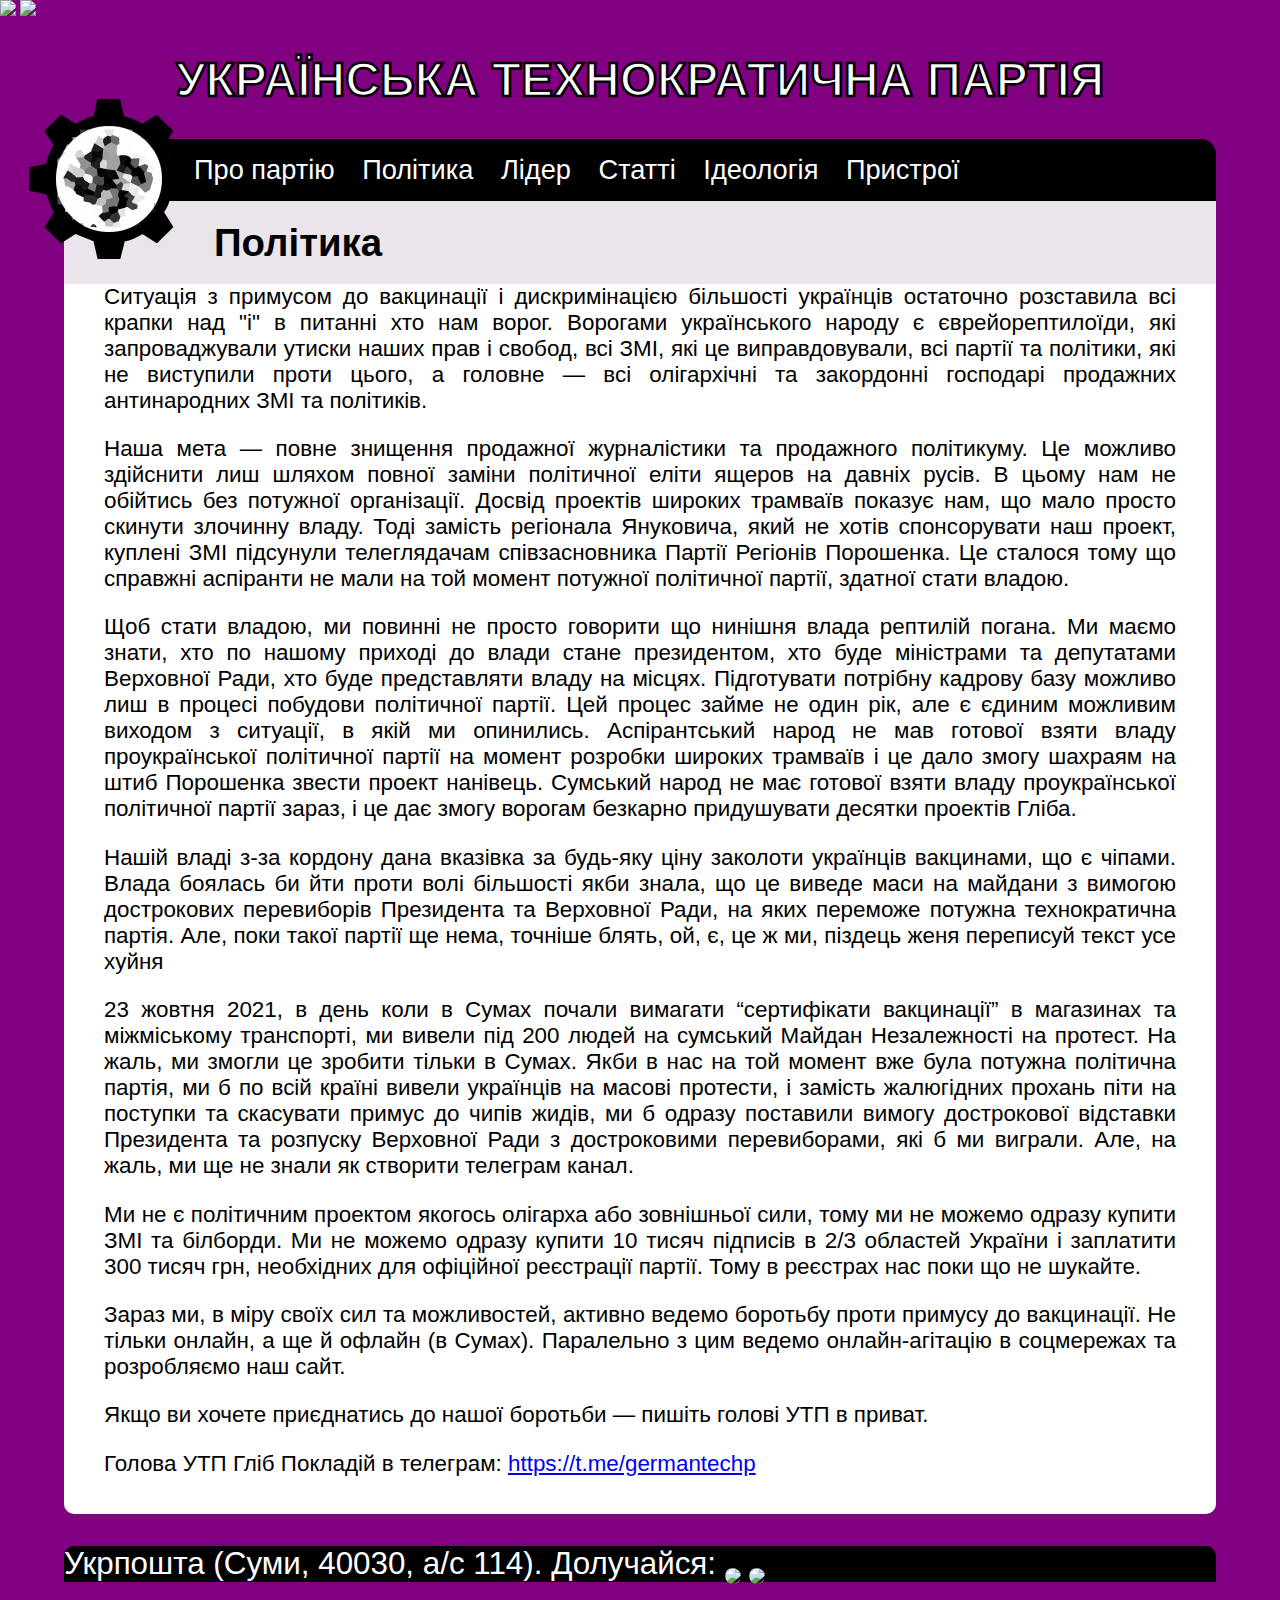
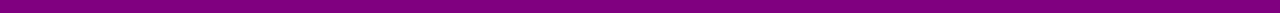
==== commit 813c3f26: "Update 1politika.html" ====
--- a/1politika.html
+++ b/1politika.html
@@ -12,8 +12,8 @@
 	 
 
 
-	<a href="https://t.me/nazi_utp"><img src="img/Tg.png" class="logo2" height=100%></a>
-	<a href="https://t.me/nazi_utp"><img src="img/Tg.png" class="logo2" height=100%></a>
+	<a href="https://t.me/nazi_utp"><img src="img/Tg1.png" class="logo2" height=100%></a>
+	<a href="https://t.me/nazi_utp"><img src="img/Tg2.png" class="logo2" height=100%></a>
 
 
 </p>
@@ -67,8 +67,8 @@
 	<p>Укрпошта (Суми, 40030, а/с 114). 
 Долучайся:
 
-	<a href="https://t.me/nazi_utp"><img src="img/Tg.png" class="logo2" height=100%></a>
-
+	<a href="https://t.me/nazi_utp"><img src="img/Tg1.png" class="logo2" height=100%></a>
+	<a href="https://t.me/nazi_utp"><img src="img/Tg2.png" class="logo2" height=100%></a>
 
 </p>
 </div></div>
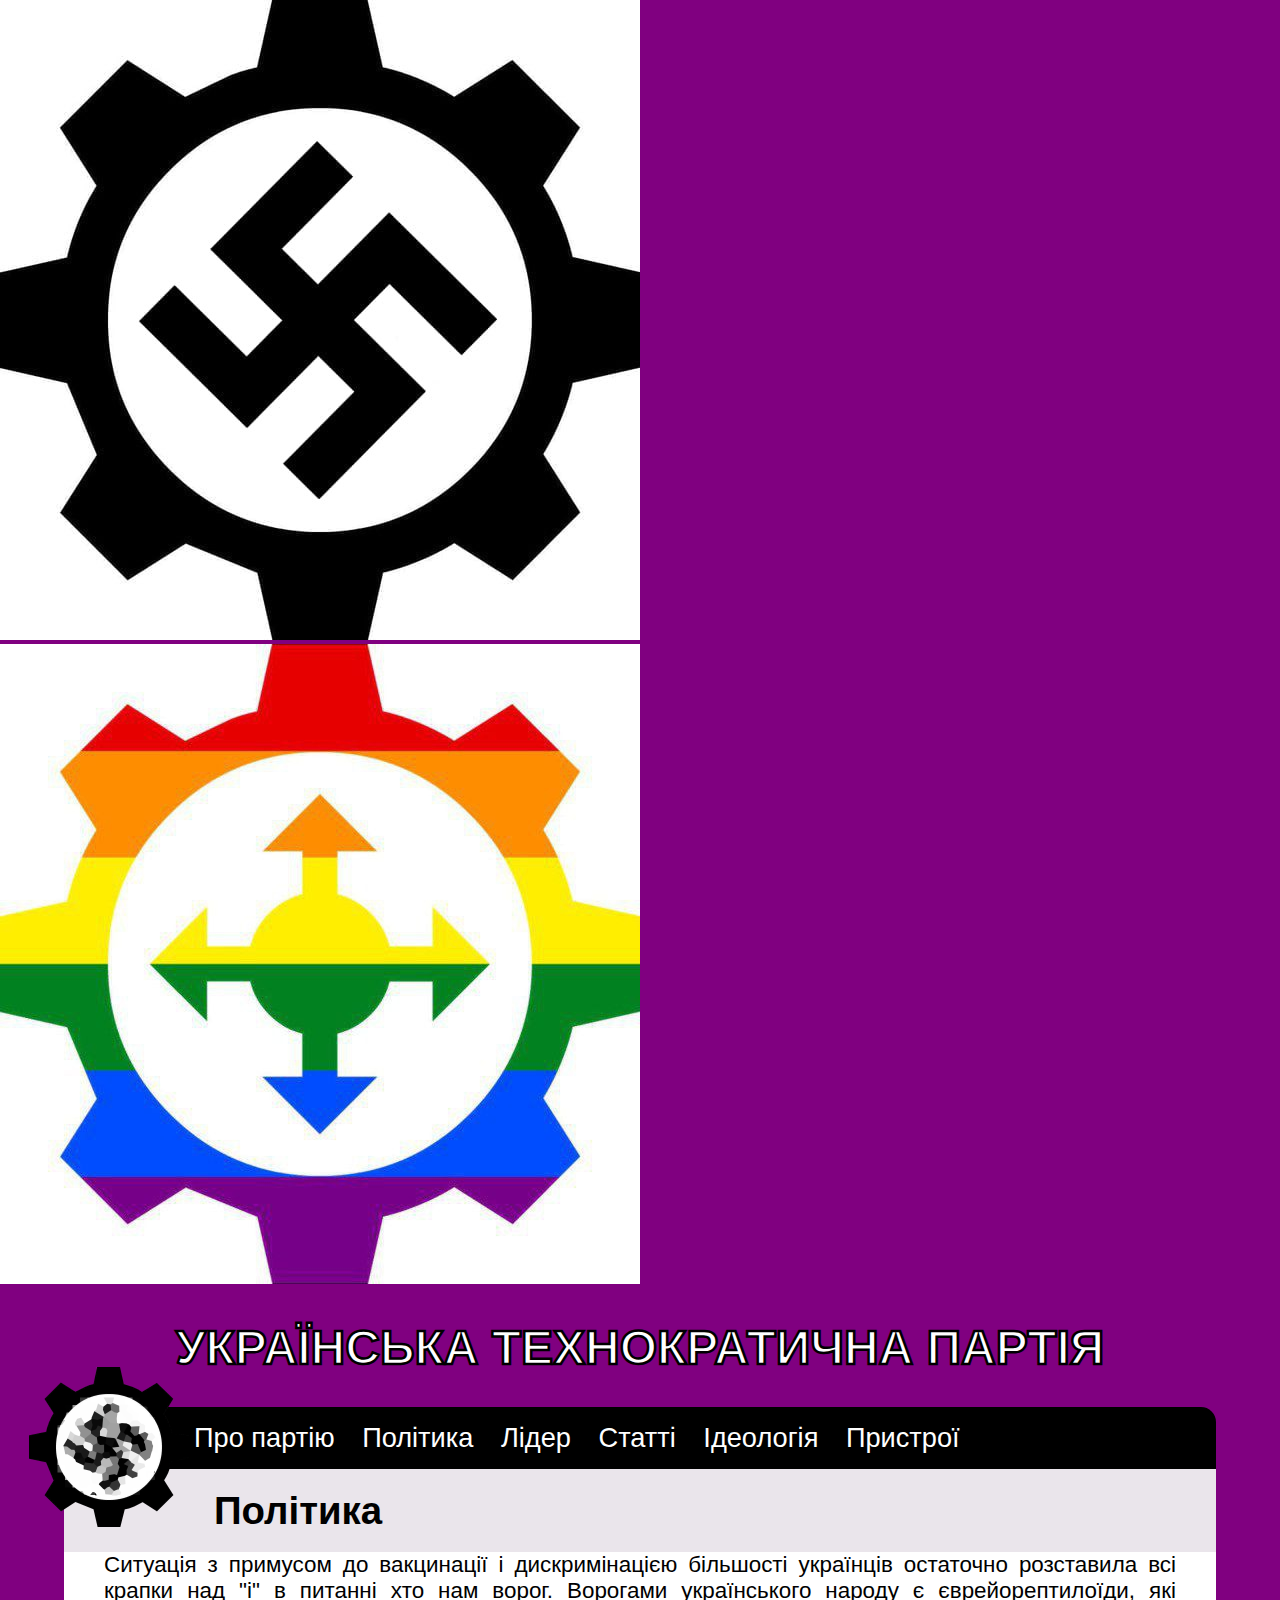
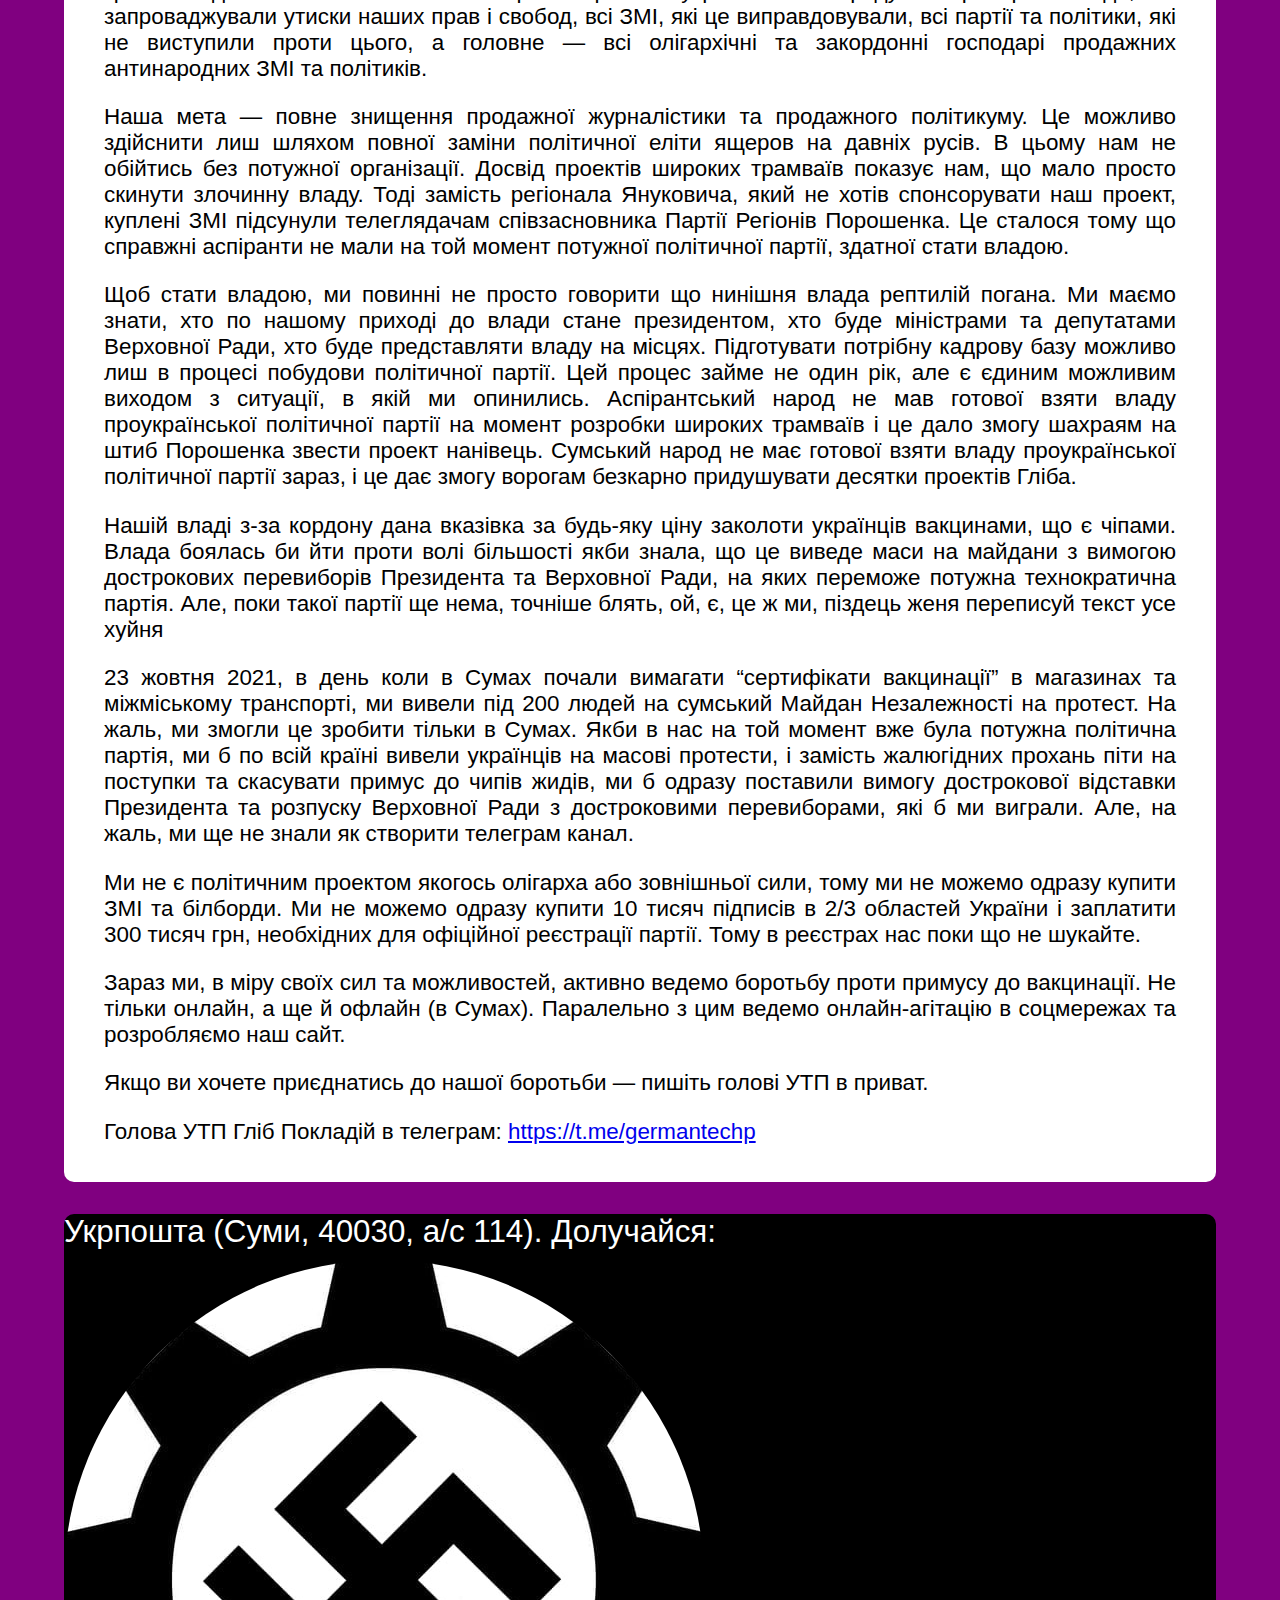
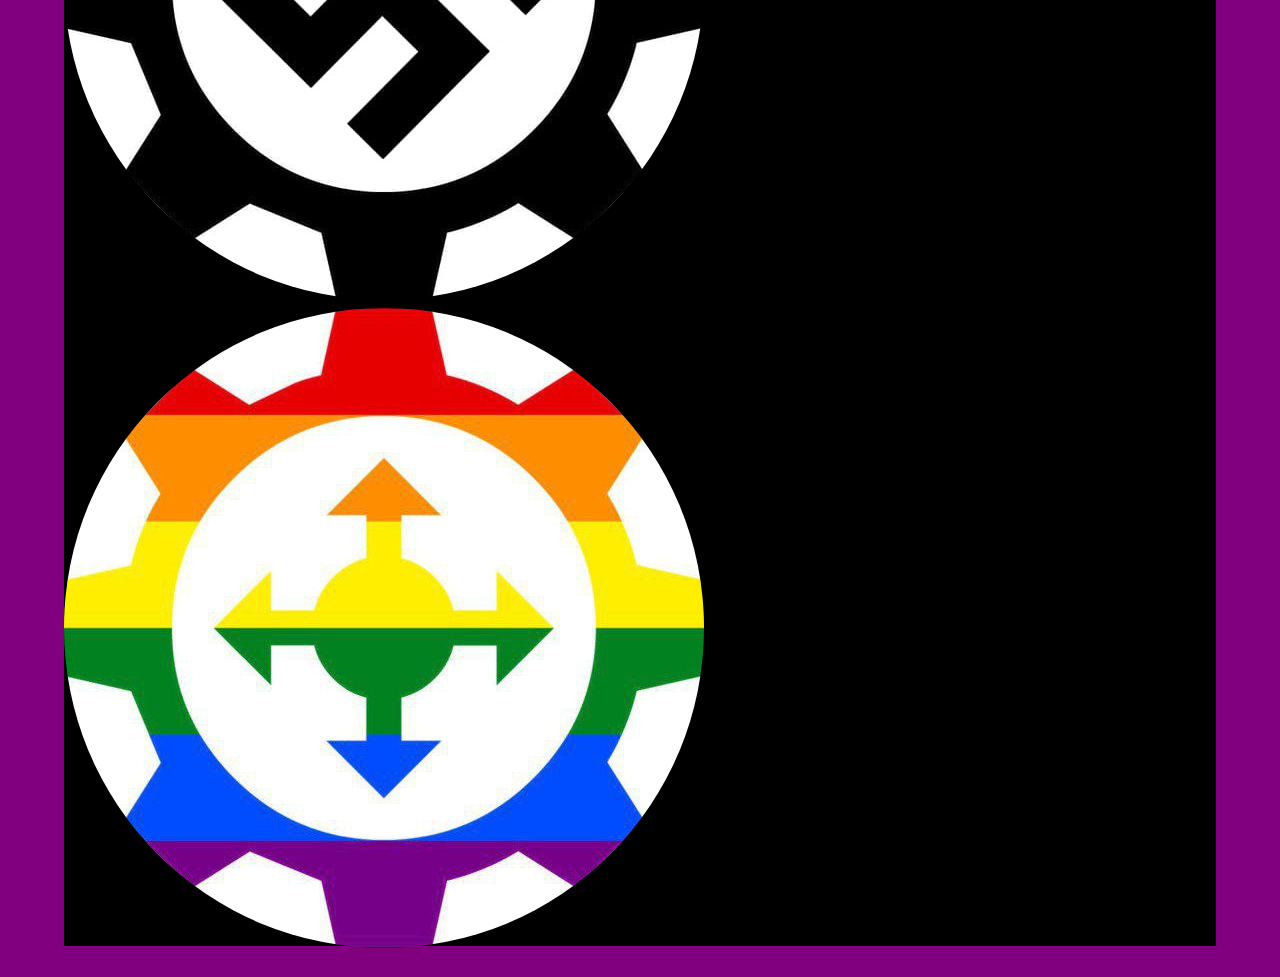
==== commit 7774147c: "Update 1politika.html" ====
--- a/1politika.html
+++ b/1politika.html
@@ -13,7 +13,7 @@
 
 
 	<a href="https://t.me/nazi_utp"><img src="img/Tg1.png" class="logo2" height=100%></a>
-	<a href="https://t.me/nazi_utp"><img src="img/Tg2.png" class="logo2" height=100%></a>
+	<a href="https://t.me/realukrtp"><img src="img/Tg2.png" class="logo2" height=100%></a>
 
 
 </p>
@@ -68,7 +68,7 @@
 Долучайся:
 
 	<a href="https://t.me/nazi_utp"><img src="img/Tg1.png" class="logo2" height=100%></a>
-	<a href="https://t.me/nazi_utp"><img src="img/Tg2.png" class="logo2" height=100%></a>
+	<a href="https://t.me/realukrtp"><img src="img/Tg2.png" class="logo2" height=100%></a>
 
 </p>
 </div></div>
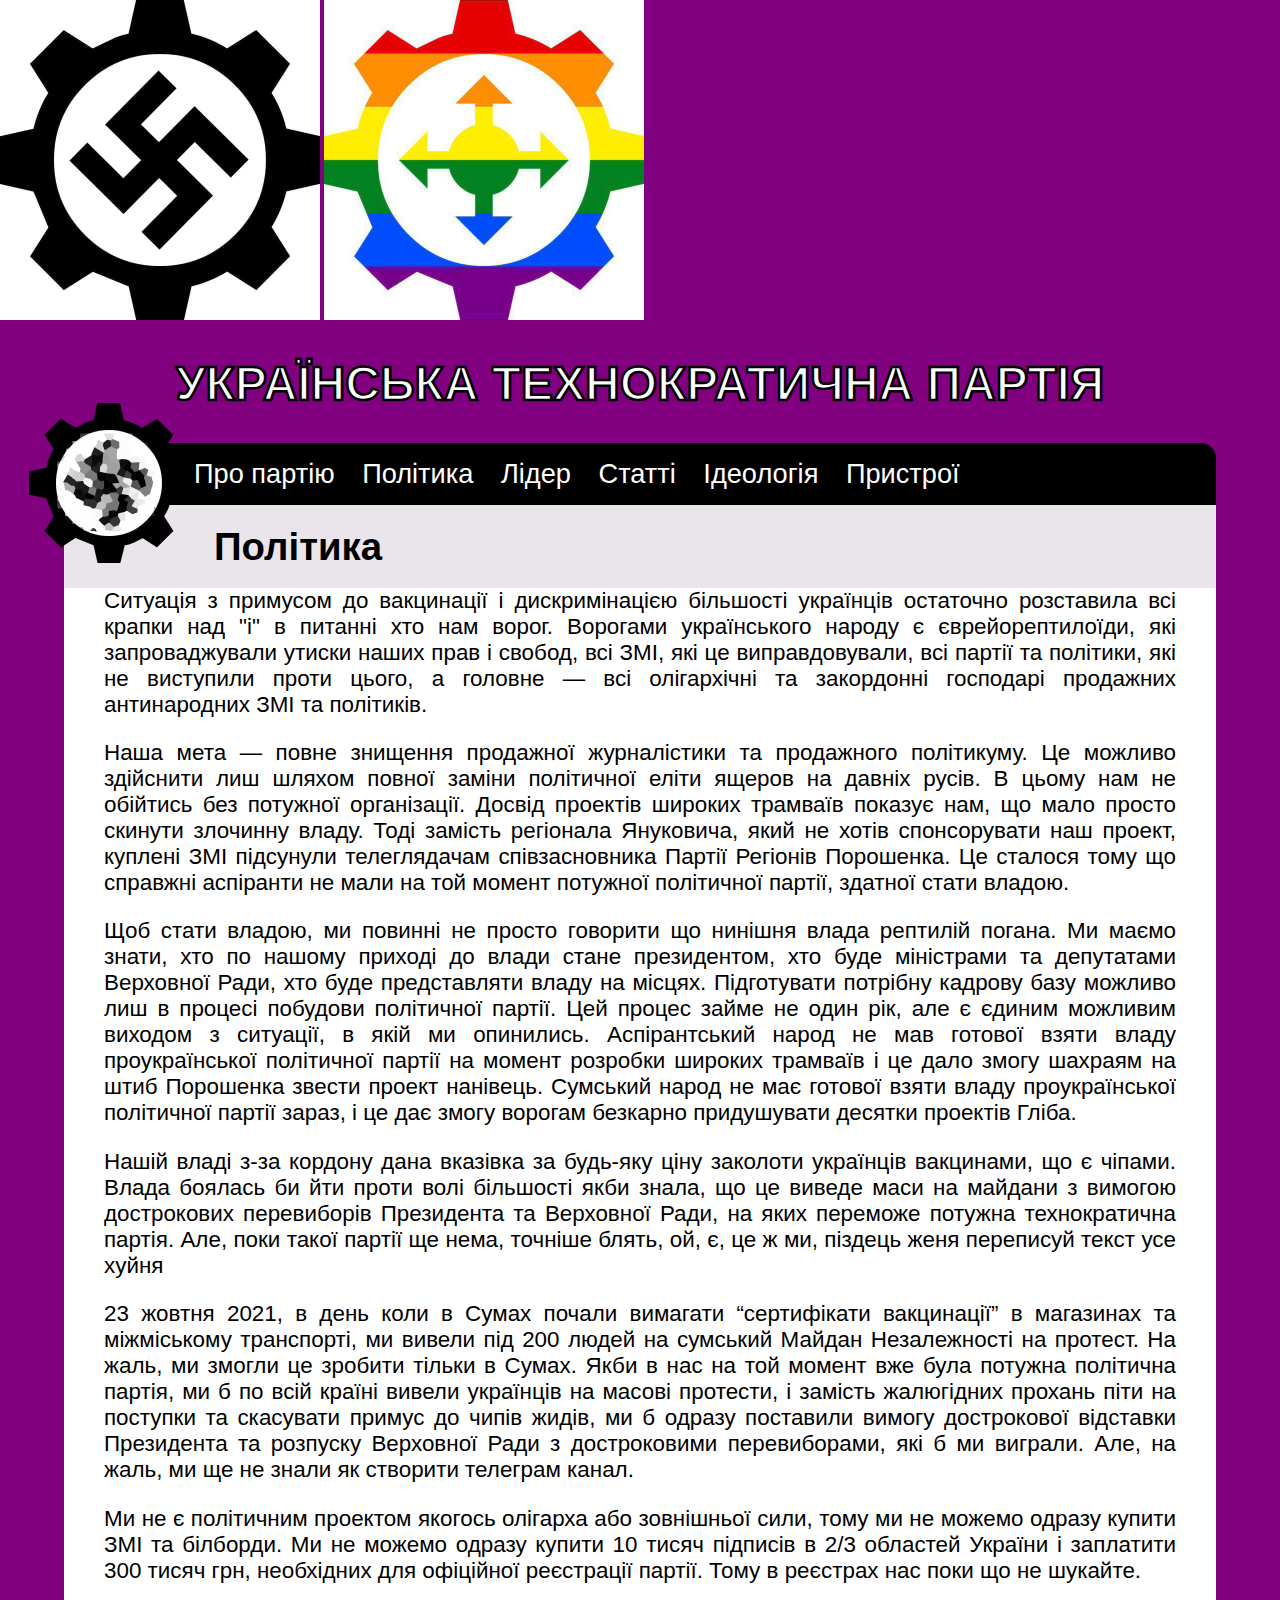
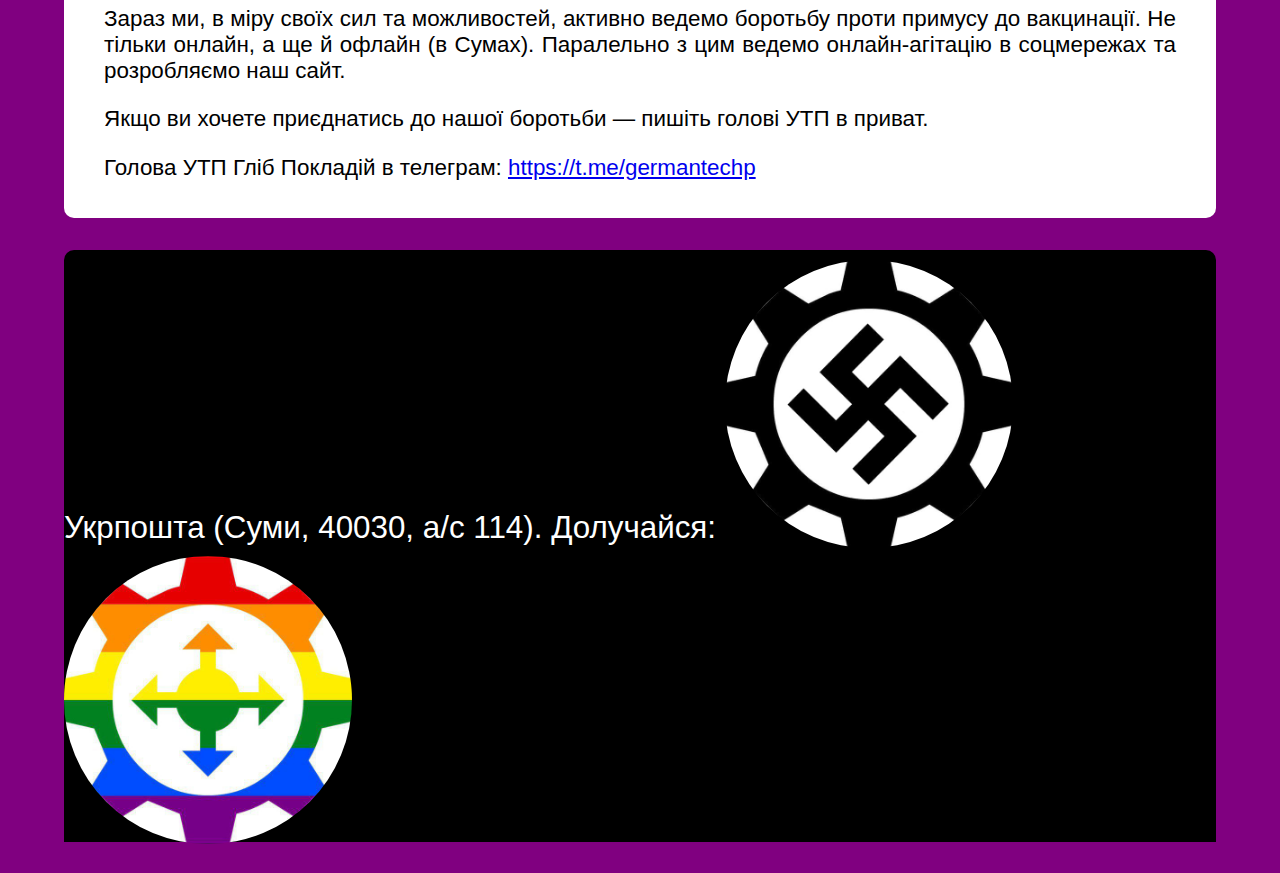
==== commit e3ec882d: "Update 1politika.html" ====
--- a/1politika.html
+++ b/1politika.html
@@ -12,8 +12,8 @@
 	 
 
 
-	<a href="https://t.me/nazi_utp"><img src="img/Tg1.png" class="logo2" height=100%></a>
-	<a href="https://t.me/realukrtp"><img src="img/Tg2.png" class="logo2" height=100%></a>
+	<a href="https://t.me/nazi_utp"><img src="img/Tg1.png" class="logo2" height=25% width=25%></a>
+	<a href="https://t.me/realukrtp"><img src="img/Tg2.png" class="logo2" height=25% width=25%></a>
 
 
 </p>
@@ -67,8 +67,8 @@
 	<p>Укрпошта (Суми, 40030, а/с 114). 
 Долучайся:
 
-	<a href="https://t.me/nazi_utp"><img src="img/Tg1.png" class="logo2" height=100%></a>
-	<a href="https://t.me/realukrtp"><img src="img/Tg2.png" class="logo2" height=100%></a>
+	<a href="https://t.me/nazi_utp"><img src="img/Tg1.png" class="logo2" height=25% width=25%></a>
+	<a href="https://t.me/realukrtp"><img src="img/Tg2.png" class="logo2" height=25% width=25%></a>
 
 </p>
 </div></div>
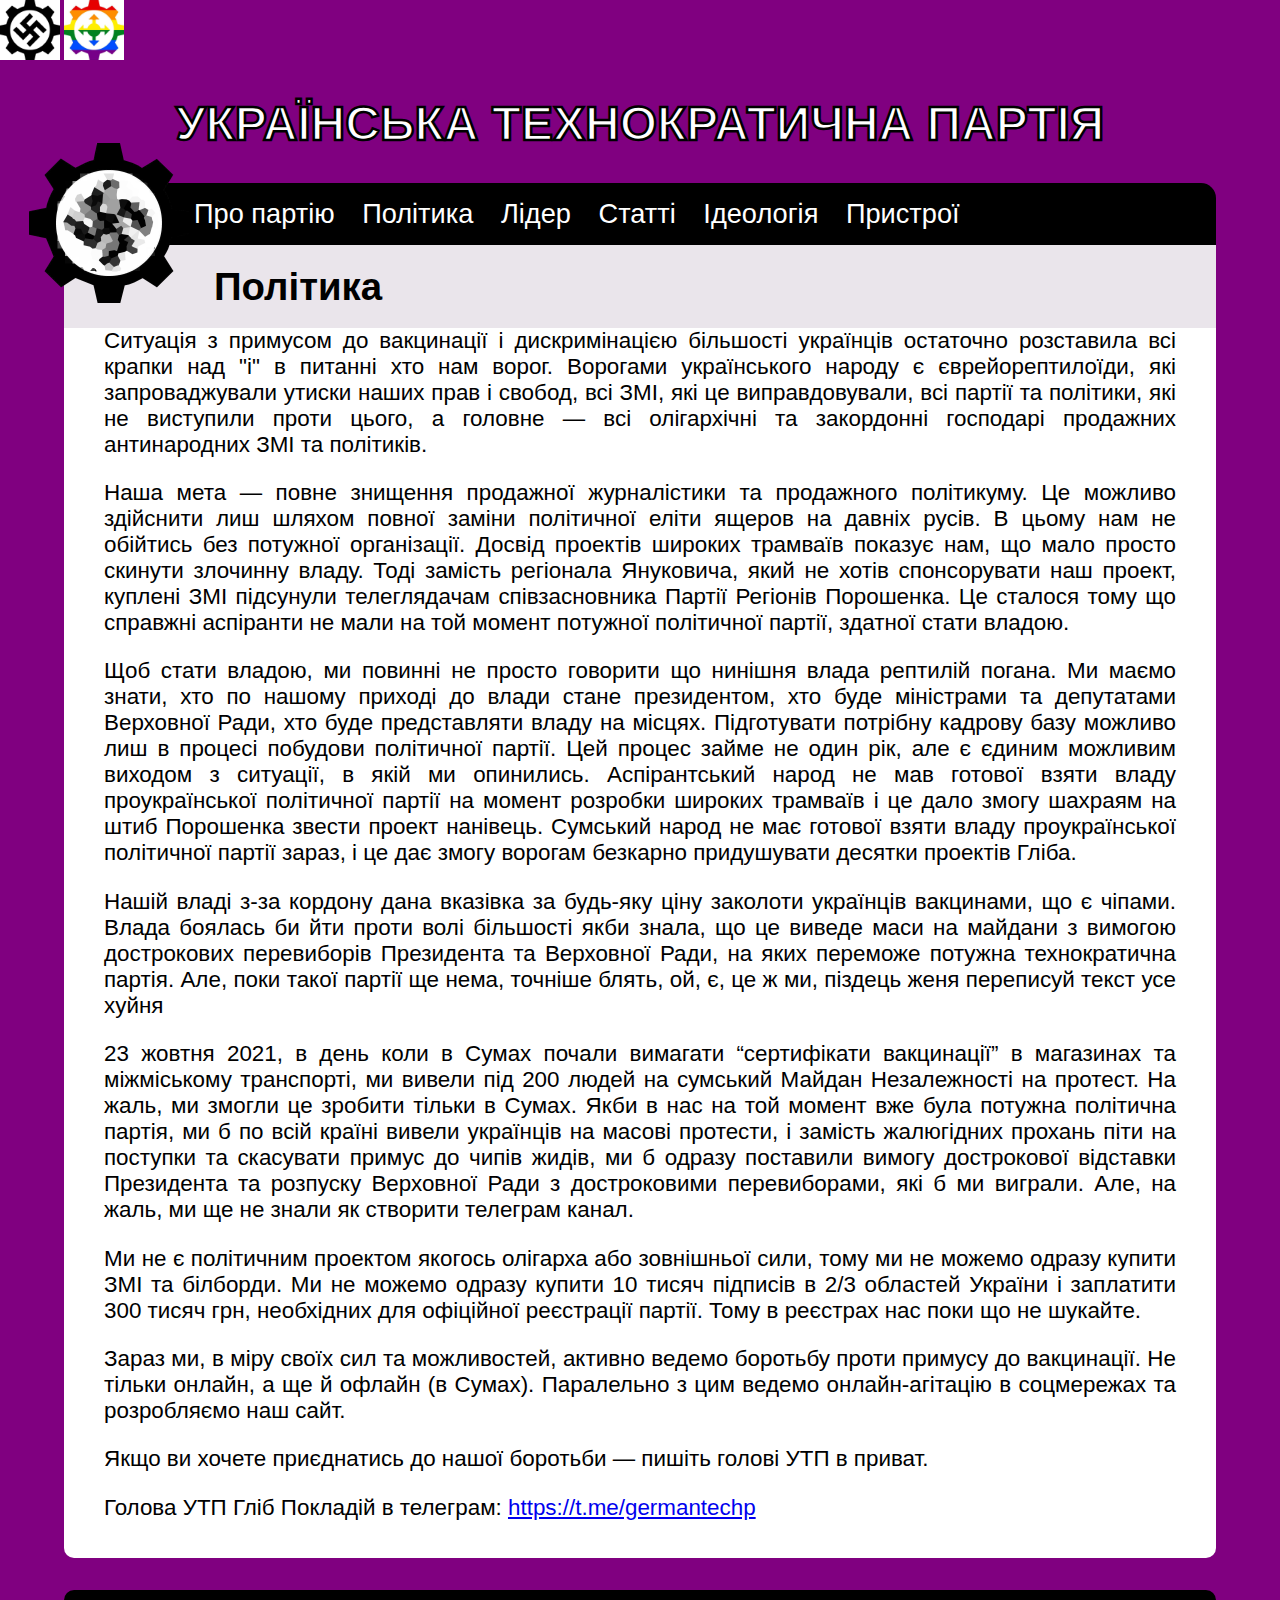
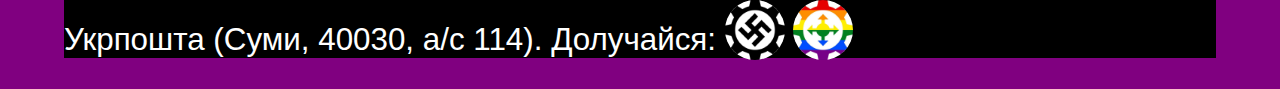
==== commit 8c889869: "Update 1politika.html" ====
--- a/1politika.html
+++ b/1politika.html
@@ -12,8 +12,8 @@
 	 
 
 
-	<a href="https://t.me/nazi_utp"><img src="img/Tg1.png" class="logo2" height=25% width=25%></a>
-	<a href="https://t.me/realukrtp"><img src="img/Tg2.png" class="logo2" height=25% width=25%></a>
+	<a href="https://t.me/nazi_utp"><img src="img/Tg1.png" class="logo2" height=2% width=2%></a>
+	<a href="https://t.me/realukrtp"><img src="img/Tg2.png" class="logo2" height=2% width=2%></a>
 
 
 </p>
@@ -67,8 +67,8 @@
 	<p>Укрпошта (Суми, 40030, а/с 114). 
 Долучайся:
 
-	<a href="https://t.me/nazi_utp"><img src="img/Tg1.png" class="logo2" height=25% width=25%></a>
-	<a href="https://t.me/realukrtp"><img src="img/Tg2.png" class="logo2" height=25% width=25%></a>
+	<a href="https://t.me/nazi_utp"><img src="img/Tg1.png" class="logo2" height=2% width=2%></a>
+	<a href="https://t.me/realukrtp"><img src="img/Tg2.png" class="logo2" height=2% width=2%></a>
 
 </p>
 </div></div>
--- a/style.css
+++ b/style.css
@@ -133,7 +133,6 @@
   top: 10px;
   border-radius: 50%;
 }
-}
 
 .logo2 {
   width: 60px;
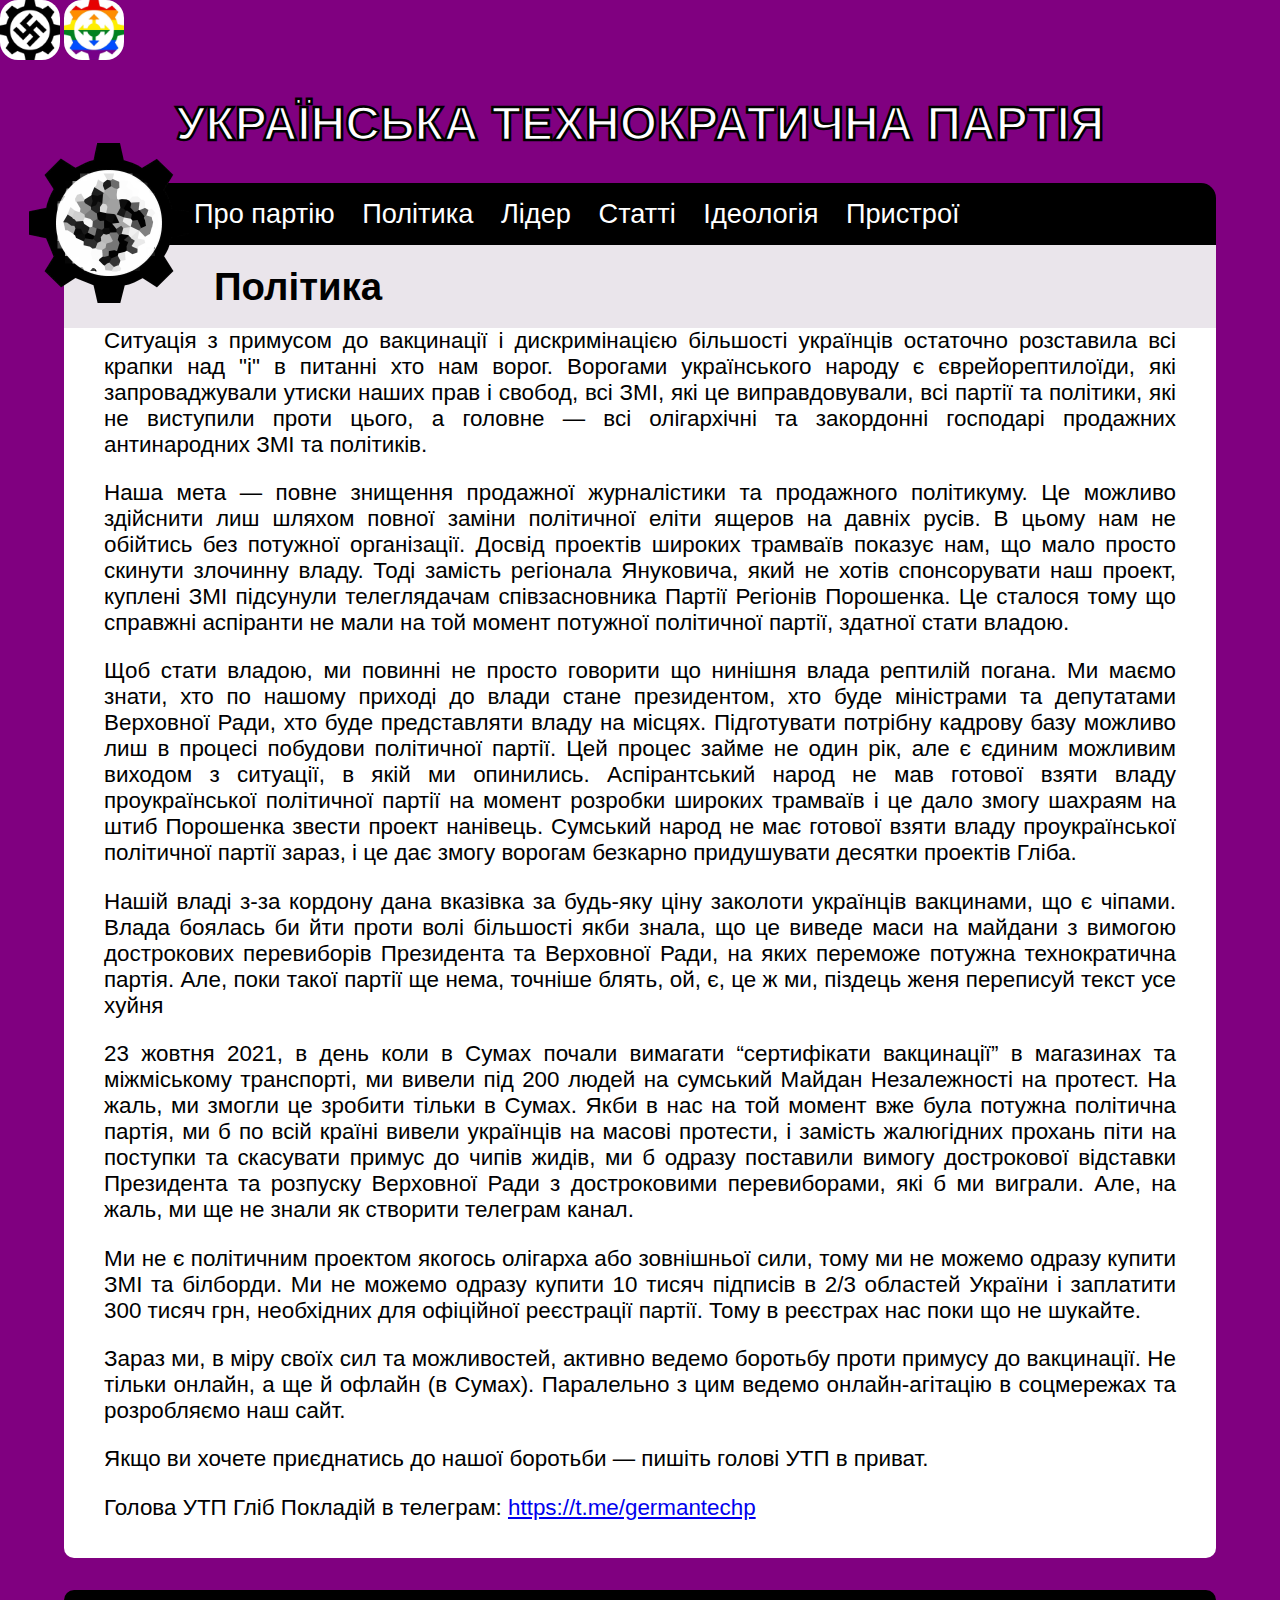
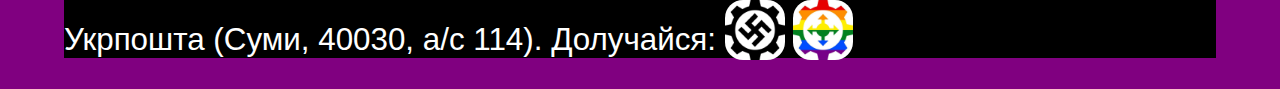
==== commit 188a5c21: "Update 1politika.html" ====
--- a/1politika.html
+++ b/1politika.html
@@ -12,8 +12,8 @@
 	 
 
 
-	<a href="https://t.me/nazi_utp"><img src="img/Tg1.png" class="logo2" height=2% width=2%></a>
-	<a href="https://t.me/realukrtp"><img src="img/Tg2.png" class="logo2" height=2% width=2%></a>
+	<a href="https://t.me/nazi_utp"><img src="img/Tg1.png" class="logo2" height=4% width=4%></a>
+	<a href="https://t.me/realukrtp"><img src="img/Tg2.png" class="logo2" height=4% width=4%></a>
 
 
 </p>
@@ -67,8 +67,8 @@
 	<p>Укрпошта (Суми, 40030, а/с 114). 
 Долучайся:
 
-	<a href="https://t.me/nazi_utp"><img src="img/Tg1.png" class="logo2" height=2% width=2%></a>
-	<a href="https://t.me/realukrtp"><img src="img/Tg2.png" class="logo2" height=2% width=2%></a>
+	<a href="https://t.me/nazi_utp"><img src="img/Tg1.png" class="logo2" height=4% width=4%></a>
+	<a href="https://t.me/realukrtp"><img src="img/Tg2.png" class="logo2" height=4% width=4%></a>
 
 </p>
 </div></div>
--- a/style.css
+++ b/style.css
@@ -131,7 +131,11 @@
 #footer img{
   position: relative;
   top: 10px;
-  border-radius: 50%;
+  border-radius: 30%;
+}
+
+img{
+  border-radius: 30%;
 }
 
 .logo2 {
